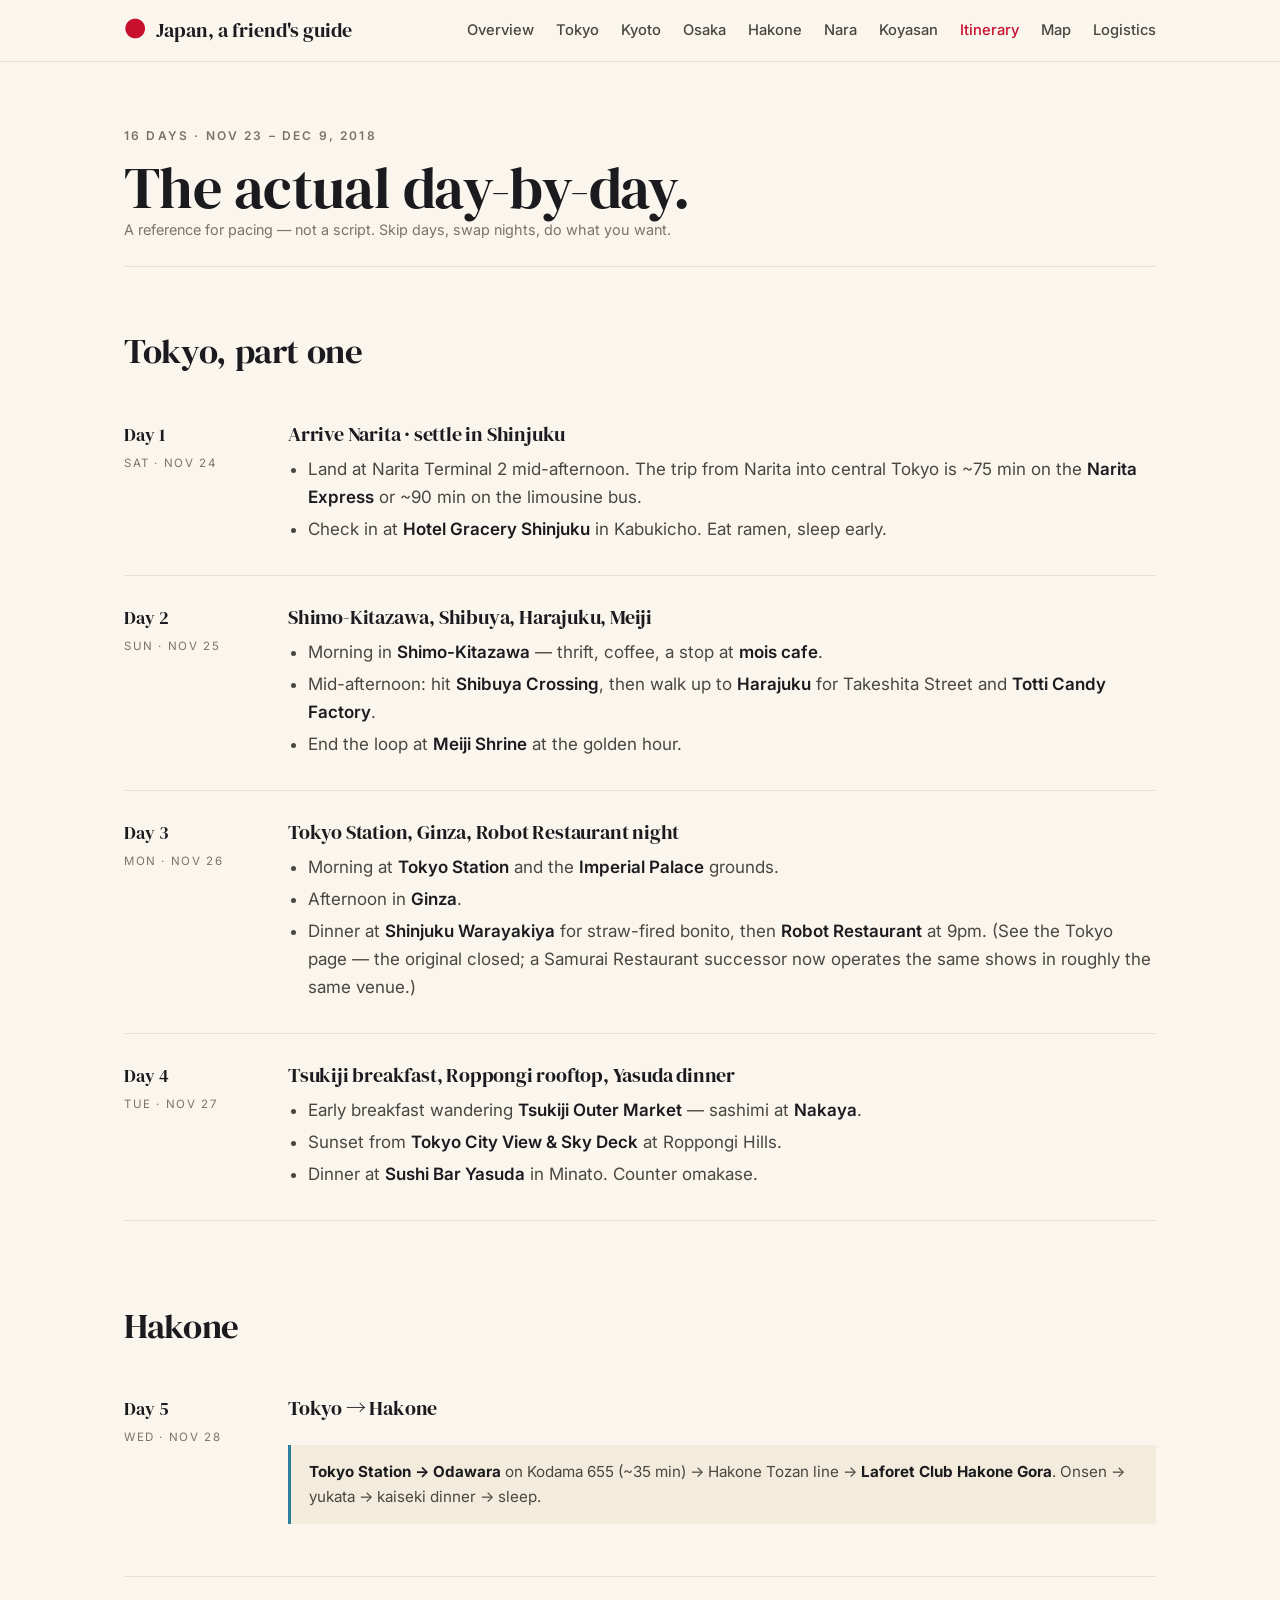
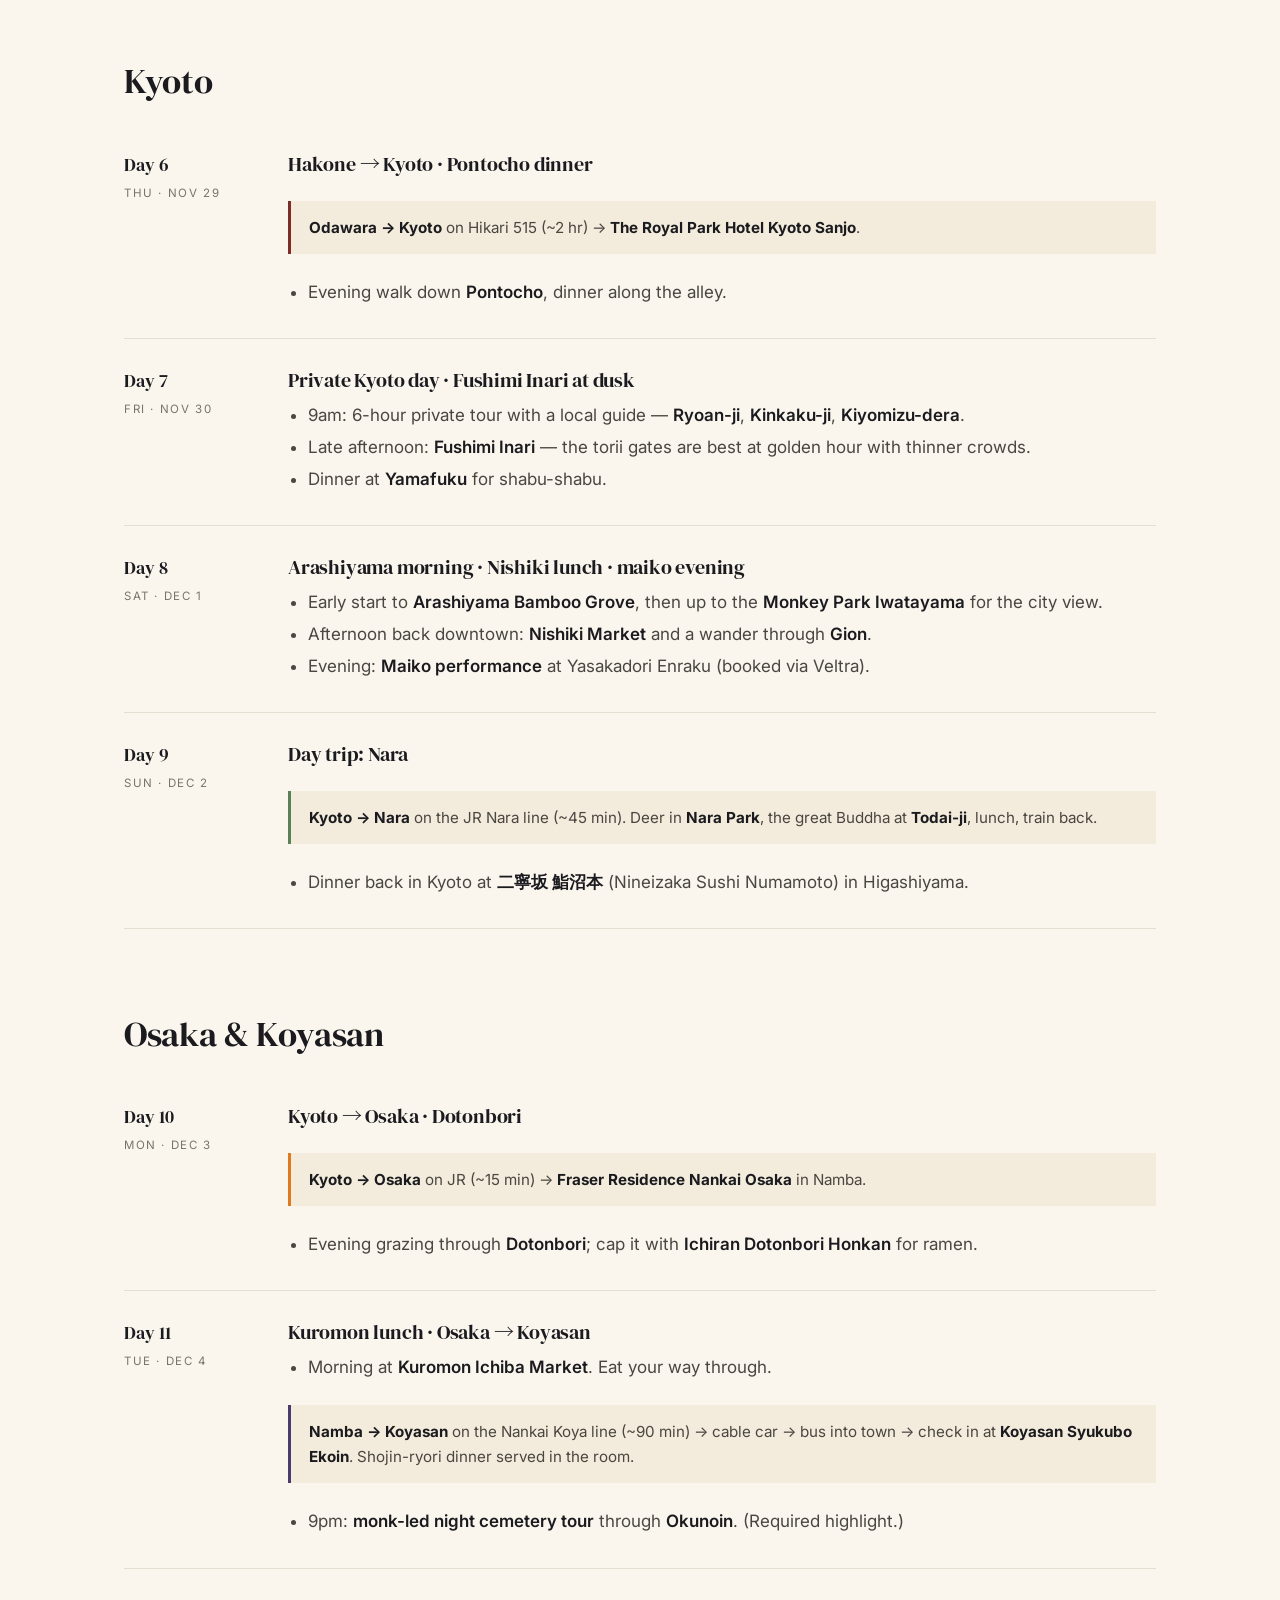
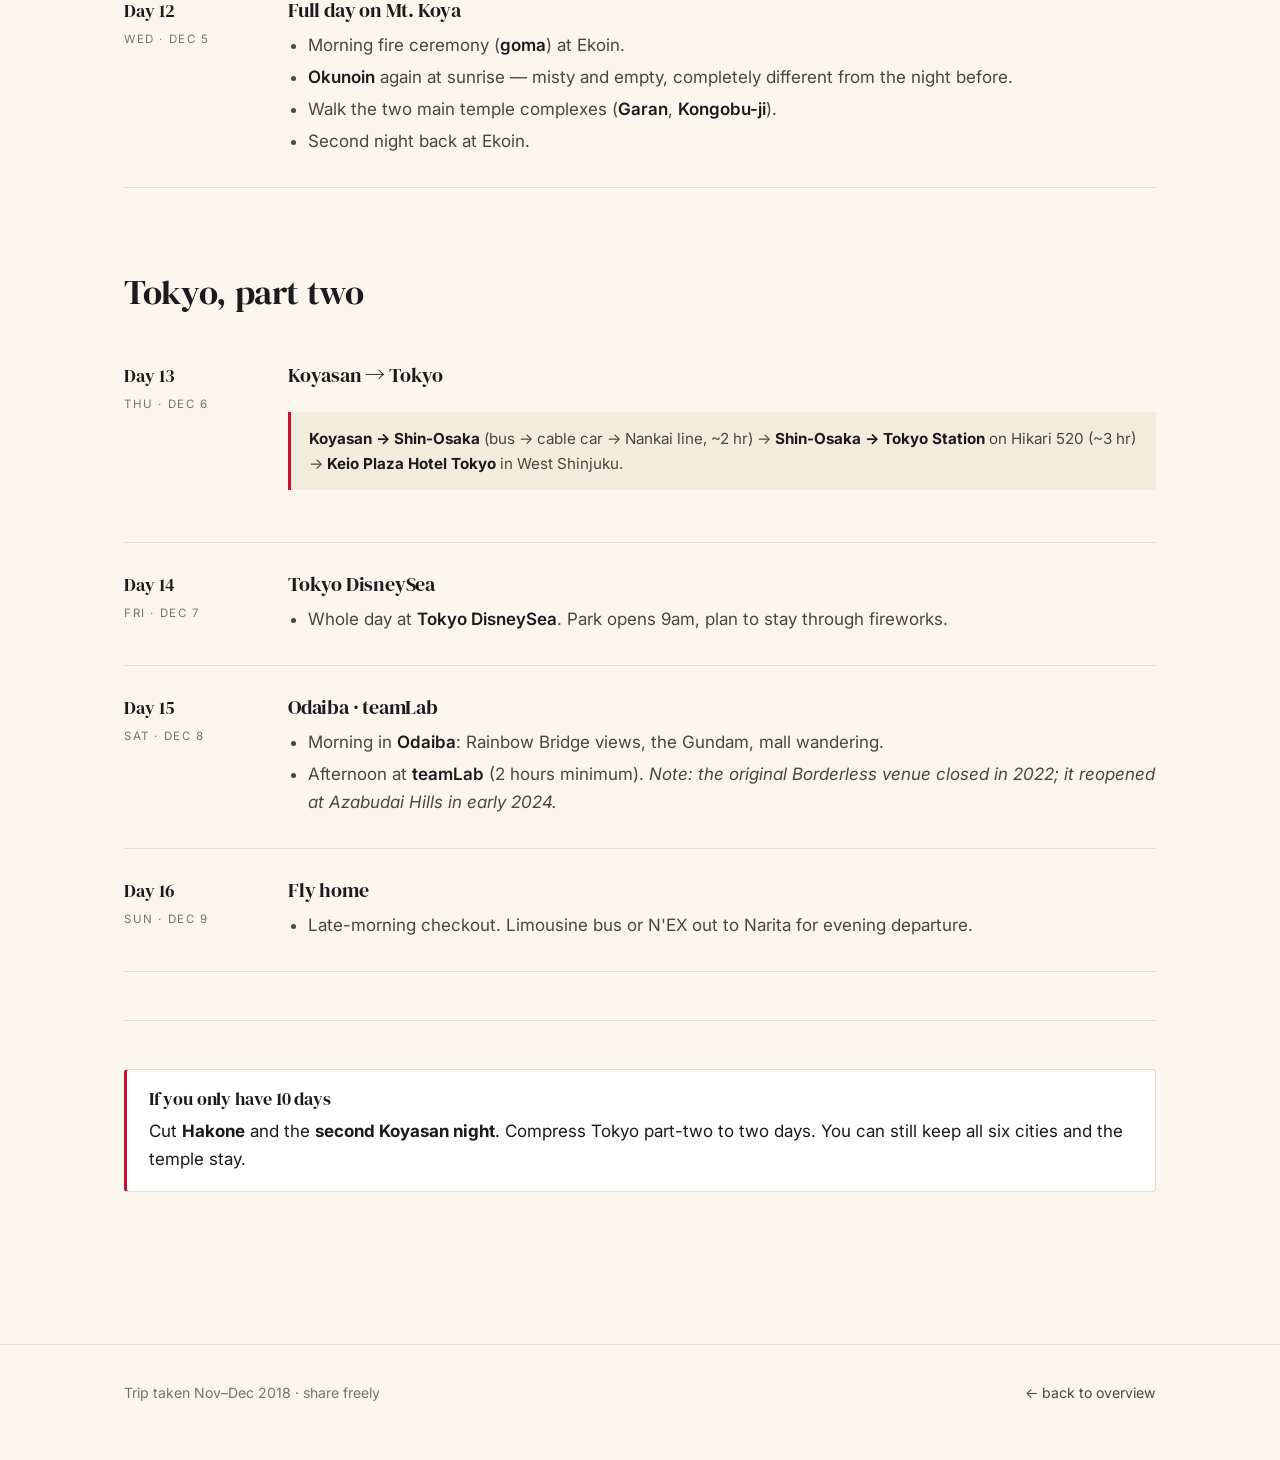
==== itinerary.html @ 8999b2cd "Initial site: a friend's guide to Japan Static multi-page guide pulling together a 2018 trip into sh" ====
<!doctype html>
<html lang="en">
<head>
  <meta charset="utf-8" />
  <meta name="viewport" content="width=device-width, initial-scale=1" />
  <title>Itinerary — A Friend's Guide to Japan</title>
  <link rel="preconnect" href="https://fonts.googleapis.com">
  <link rel="preconnect" href="https://fonts.gstatic.com" crossorigin>
  <link rel="stylesheet" href="https://fonts.googleapis.com/css2?family=DM+Serif+Display&family=Inter:wght@400;500;600&family=Noto+Serif+JP:wght@400;500&display=swap">
  <link rel="stylesheet" href="assets/css/style.css">
  <link rel="icon" href="data:image/svg+xml,%3Csvg xmlns='http://www.w3.org/2000/svg' viewBox='0 0 100 100'%3E%3Ccircle cx='50' cy='50' r='40' fill='%23c8102e'/%3E%3C/svg%3E">
</head>
<body>
  <header class="site-header">
    <nav class="nav">
      <a class="brand" href="./"><span class="mark">●</span> Japan, a friend's guide</a>
      <div class="nav-links">
        <a href="./">Overview</a>
        <a href="cities/tokyo.html">Tokyo</a>
        <a href="cities/kyoto.html">Kyoto</a>
        <a href="cities/osaka.html">Osaka</a>
        <a href="cities/hakone.html">Hakone</a>
        <a href="cities/nara.html">Nara</a>
        <a href="cities/koyasan.html">Koyasan</a>
        <a href="itinerary.html" class="active">Itinerary</a>
        <a href="map.html">Map</a>
        <a href="logistics.html">Logistics</a>
      </div>
    </nav>
  </header>

  <main>
    <div class="container">
      <header class="city-header">
        <div>
          <p class="eyebrow">16 days · Nov 23 – Dec 9, 2018</p>
          <h1>The actual day-by-day.</h1>
          <div class="city-meta">A reference for pacing &mdash; not a script. Skip days, swap nights, do what you want.</div>
        </div>
      </header>

      <section class="section">

        <h2 style="margin-top: 0;">Tokyo, part one</h2>

        <div class="day">
          <div class="when">Day 1<span class="dow">Sat · Nov 24</span></div>
          <div class="what">
            <h3>Arrive Narita · settle in Shinjuku</h3>
            <ul>
              <li>Land at Narita Terminal 2 mid-afternoon. The trip from Narita into central Tokyo is ~75 min on the <b>Narita Express</b> or ~90 min on the limousine bus.</li>
              <li>Check in at <b>Hotel Gracery Shinjuku</b> in Kabukicho. Eat ramen, sleep early.</li>
            </ul>
          </div>
        </div>

        <div class="day">
          <div class="when">Day 2<span class="dow">Sun · Nov 25</span></div>
          <div class="what">
            <h3>Shimo-Kitazawa, Shibuya, Harajuku, Meiji</h3>
            <ul>
              <li>Morning in <b>Shimo-Kitazawa</b> &mdash; thrift, coffee, a stop at <b>mois cafe</b>.</li>
              <li>Mid-afternoon: hit <b>Shibuya Crossing</b>, then walk up to <b>Harajuku</b> for Takeshita Street and <b>Totti Candy Factory</b>.</li>
              <li>End the loop at <b>Meiji Shrine</b> at the golden hour.</li>
            </ul>
          </div>
        </div>

        <div class="day">
          <div class="when">Day 3<span class="dow">Mon · Nov 26</span></div>
          <div class="what">
            <h3>Tokyo Station, Ginza, Robot Restaurant night</h3>
            <ul>
              <li>Morning at <b>Tokyo Station</b> and the <b>Imperial Palace</b> grounds.</li>
              <li>Afternoon in <b>Ginza</b>.</li>
              <li>Dinner at <b>Shinjuku Warayakiya</b> for straw-fired bonito, then <b>Robot Restaurant</b> at 9pm. (See the Tokyo page &mdash; the original closed; a Samurai Restaurant successor now operates the same shows in roughly the same venue.)</li>
            </ul>
          </div>
        </div>

        <div class="day">
          <div class="when">Day 4<span class="dow">Tue · Nov 27</span></div>
          <div class="what">
            <h3>Tsukiji breakfast, Roppongi rooftop, Yasuda dinner</h3>
            <ul>
              <li>Early breakfast wandering <b>Tsukiji Outer Market</b> &mdash; sashimi at <b>Nakaya</b>.</li>
              <li>Sunset from <b>Tokyo City View &amp; Sky Deck</b> at Roppongi Hills.</li>
              <li>Dinner at <b>Sushi Bar Yasuda</b> in Minato. Counter omakase.</li>
            </ul>
          </div>
        </div>

        <h2>Hakone</h2>

        <div class="day">
          <div class="when">Day 5<span class="dow">Wed · Nov 28</span></div>
          <div class="what">
            <h3>Tokyo → Hakone</h3>
            <div class="leg" style="--accent: var(--c-hakone);">
              <b>Tokyo Station → Odawara</b> on Kodama 655 (~35 min) → Hakone Tozan line → <b>Laforet Club Hakone Gora</b>. Onsen → yukata → kaiseki dinner → sleep.
            </div>
          </div>
        </div>

        <h2>Kyoto</h2>

        <div class="day">
          <div class="when">Day 6<span class="dow">Thu · Nov 29</span></div>
          <div class="what">
            <h3>Hakone → Kyoto · Pontocho dinner</h3>
            <div class="leg" style="--accent: var(--c-kyoto);">
              <b>Odawara → Kyoto</b> on Hikari 515 (~2 hr) → <b>The Royal Park Hotel Kyoto Sanjo</b>.
            </div>
            <ul>
              <li>Evening walk down <b>Pontocho</b>, dinner along the alley.</li>
            </ul>
          </div>
        </div>

        <div class="day">
          <div class="when">Day 7<span class="dow">Fri · Nov 30</span></div>
          <div class="what">
            <h3>Private Kyoto day · Fushimi Inari at dusk</h3>
            <ul>
              <li>9am: 6-hour private tour with a local guide &mdash; <b>Ryoan-ji</b>, <b>Kinkaku-ji</b>, <b>Kiyomizu-dera</b>.</li>
              <li>Late afternoon: <b>Fushimi Inari</b> &mdash; the torii gates are best at golden hour with thinner crowds.</li>
              <li>Dinner at <b>Yamafuku</b> for shabu-shabu.</li>
            </ul>
          </div>
        </div>

        <div class="day">
          <div class="when">Day 8<span class="dow">Sat · Dec 1</span></div>
          <div class="what">
            <h3>Arashiyama morning · Nishiki lunch · maiko evening</h3>
            <ul>
              <li>Early start to <b>Arashiyama Bamboo Grove</b>, then up to the <b>Monkey Park Iwatayama</b> for the city view.</li>
              <li>Afternoon back downtown: <b>Nishiki Market</b> and a wander through <b>Gion</b>.</li>
              <li>Evening: <b>Maiko performance</b> at Yasakadori Enraku (booked via Veltra).</li>
            </ul>
          </div>
        </div>

        <div class="day">
          <div class="when">Day 9<span class="dow">Sun · Dec 2</span></div>
          <div class="what">
            <h3>Day trip: Nara</h3>
            <div class="leg" style="--accent: var(--c-nara);">
              <b>Kyoto → Nara</b> on the JR Nara line (~45 min). Deer in <b>Nara Park</b>, the great Buddha at <b>Todai-ji</b>, lunch, train back.
            </div>
            <ul>
              <li>Dinner back in Kyoto at <b>二寧坂 鮨沼本</b> (Nineizaka Sushi Numamoto) in Higashiyama.</li>
            </ul>
          </div>
        </div>

        <h2>Osaka &amp; Koyasan</h2>

        <div class="day">
          <div class="when">Day 10<span class="dow">Mon · Dec 3</span></div>
          <div class="what">
            <h3>Kyoto → Osaka · Dotonbori</h3>
            <div class="leg" style="--accent: var(--c-osaka);">
              <b>Kyoto → Osaka</b> on JR (~15 min) → <b>Fraser Residence Nankai Osaka</b> in Namba.
            </div>
            <ul>
              <li>Evening grazing through <b>Dotonbori</b>; cap it with <b>Ichiran Dotonbori Honkan</b> for ramen.</li>
            </ul>
          </div>
        </div>

        <div class="day">
          <div class="when">Day 11<span class="dow">Tue · Dec 4</span></div>
          <div class="what">
            <h3>Kuromon lunch · Osaka → Koyasan</h3>
            <ul>
              <li>Morning at <b>Kuromon Ichiba Market</b>. Eat your way through.</li>
            </ul>
            <div class="leg" style="--accent: var(--c-koyasan);">
              <b>Namba → Koyasan</b> on the Nankai Koya line (~90 min) → cable car → bus into town → check in at <b>Koyasan Syukubo Ekoin</b>. Shojin-ryori dinner served in the room.
            </div>
            <ul>
              <li>9pm: <b>monk-led night cemetery tour</b> through <b>Okunoin</b>. (Required highlight.)</li>
            </ul>
          </div>
        </div>

        <div class="day">
          <div class="when">Day 12<span class="dow">Wed · Dec 5</span></div>
          <div class="what">
            <h3>Full day on Mt. Koya</h3>
            <ul>
              <li>Morning fire ceremony (<b>goma</b>) at Ekoin.</li>
              <li><b>Okunoin</b> again at sunrise &mdash; misty and empty, completely different from the night before.</li>
              <li>Walk the two main temple complexes (<b>Garan</b>, <b>Kongobu-ji</b>).</li>
              <li>Second night back at Ekoin.</li>
            </ul>
          </div>
        </div>

        <h2>Tokyo, part two</h2>

        <div class="day">
          <div class="when">Day 13<span class="dow">Thu · Dec 6</span></div>
          <div class="what">
            <h3>Koyasan → Tokyo</h3>
            <div class="leg" style="--accent: var(--c-tokyo);">
              <b>Koyasan → Shin-Osaka</b> (bus → cable car → Nankai line, ~2 hr) → <b>Shin-Osaka → Tokyo Station</b> on Hikari 520 (~3 hr) → <b>Keio Plaza Hotel Tokyo</b> in West Shinjuku.
            </div>
          </div>
        </div>

        <div class="day">
          <div class="when">Day 14<span class="dow">Fri · Dec 7</span></div>
          <div class="what">
            <h3>Tokyo DisneySea</h3>
            <ul>
              <li>Whole day at <b>Tokyo DisneySea</b>. Park opens 9am, plan to stay through fireworks.</li>
            </ul>
          </div>
        </div>

        <div class="day">
          <div class="when">Day 15<span class="dow">Sat · Dec 8</span></div>
          <div class="what">
            <h3>Odaiba · teamLab</h3>
            <ul>
              <li>Morning in <b>Odaiba</b>: Rainbow Bridge views, the Gundam, mall wandering.</li>
              <li>Afternoon at <b>teamLab</b> (2 hours minimum). <i>Note: the original Borderless venue closed in 2022; it reopened at Azabudai Hills in early 2024.</i></li>
            </ul>
          </div>
        </div>

        <div class="day">
          <div class="when">Day 16<span class="dow">Sun · Dec 9</span></div>
          <div class="what">
            <h3>Fly home</h3>
            <ul>
              <li>Late-morning checkout. Limousine bus or N'EX out to Narita for evening departure.</li>
            </ul>
          </div>
        </div>

        <hr class="divider">

        <div class="callout">
          <h3>If you only have 10 days</h3>
          <p>Cut <b>Hakone</b> and the <b>second Koyasan night</b>. Compress Tokyo part-two to two days. You can still keep all six cities and the temple stay.</p>
        </div>
      </section>
    </div>
  </main>

  <footer class="site-footer">
    <div class="container">
      <div>Trip taken Nov–Dec 2018 · share freely</div>
      <div><a href="./">← back to overview</a></div>
    </div>
  </footer>
</body>
</html>
---- assets/css/style.css ----
/* ----------------------------------------------------------
   Japan Guide — site styles
   Palette: washi cream + sumi black + vermillion + indigo
---------------------------------------------------------- */

:root {
  --bg: #faf6ee;
  --bg-alt: #f3ecdc;
  --ink: #1b1b1f;
  --ink-2: #4a4640;
  --ink-3: #7a7468;
  --rule: #e5dfd2;
  --vermillion: #c8102e;
  --vermillion-dark: #9a0c23;
  --indigo: #1f2a44;
  --gold: #b08940;

  --c-tokyo: #c8102e;
  --c-hakone: #2c7da0;
  --c-kyoto: #7b2d26;
  --c-nara: #588157;
  --c-osaka: #e07a1f;
  --c-koyasan: #4a3b6e;

  --serif: "DM Serif Display", "Noto Serif JP", Georgia, serif;
  --sans: "Inter", -apple-system, BlinkMacSystemFont, "Helvetica Neue", Arial, sans-serif;
  --jp: "Noto Serif JP", serif;

  --container: 1080px;
  --shadow-card: 0 1px 2px rgba(27, 27, 31, 0.05), 0 8px 24px -16px rgba(27, 27, 31, 0.12);
}

* { box-sizing: border-box; }

html { scroll-behavior: smooth; }

body {
  margin: 0;
  font-family: var(--sans);
  font-size: 17px;
  line-height: 1.65;
  color: var(--ink);
  background: var(--bg);
  -webkit-font-smoothing: antialiased;
  text-rendering: optimizeLegibility;
}

img { max-width: 100%; display: block; }
a { color: var(--vermillion-dark); text-decoration: none; }
a:hover { text-decoration: underline; }

/* ---------- typography ---------- */
h1, h2, h3, h4 { font-family: var(--serif); font-weight: 400; color: var(--ink); letter-spacing: -0.01em; }
h1 { font-size: clamp(2.4rem, 5vw, 3.6rem); line-height: 1.05; margin: 0 0 0.6em; }
h2 { font-size: clamp(1.7rem, 3vw, 2.2rem); line-height: 1.15; margin: 2.4em 0 0.6em; }
h3 { font-size: 1.25rem; line-height: 1.3; margin: 1.6em 0 0.4em; }
h4 { font-size: 1rem; text-transform: uppercase; letter-spacing: 0.12em; font-family: var(--sans); font-weight: 600; color: var(--ink-3); margin: 1.6em 0 0.6em; }
p { margin: 0 0 1em; }

.eyebrow {
  text-transform: uppercase;
  letter-spacing: 0.18em;
  font-size: 0.75rem;
  color: var(--ink-3);
  font-weight: 600;
}
.jp { font-family: var(--jp); }
.muted { color: var(--ink-3); }

/* ---------- layout ---------- */
.container { max-width: var(--container); margin: 0 auto; padding: 0 24px; }
.section { padding: 64px 0; }
.section-tight { padding: 32px 0; }
.divider { border: 0; border-top: 1px solid var(--rule); margin: 48px 0; }
.lede { font-size: 1.2rem; line-height: 1.55; color: var(--ink-2); max-width: 60ch; }

/* ---------- header / nav ---------- */
.site-header {
  position: sticky; top: 0; z-index: 50;
  background: rgba(250, 246, 238, 0.92);
  backdrop-filter: saturate(140%) blur(8px);
  -webkit-backdrop-filter: saturate(140%) blur(8px);
  border-bottom: 1px solid var(--rule);
}
.nav {
  display: flex; align-items: center; justify-content: space-between;
  padding: 14px 24px; max-width: var(--container); margin: 0 auto;
}
.brand {
  font-family: var(--serif);
  font-size: 1.25rem;
  color: var(--ink);
  display: flex; align-items: baseline; gap: 10px;
}
.brand .mark { color: var(--vermillion); font-size: 1.4rem; line-height: 1; }
.brand:hover { text-decoration: none; }

.nav-links { display: flex; gap: 22px; flex-wrap: wrap; }
.nav-links a {
  color: var(--ink-2); font-size: 0.92rem; font-weight: 500;
}
.nav-links a.active { color: var(--vermillion); }
.nav-links a:hover { color: var(--vermillion); text-decoration: none; }

@media (max-width: 720px) {
  .nav { flex-direction: column; gap: 10px; align-items: flex-start; padding: 12px 20px; }
  .nav-links { gap: 14px; }
  .nav-links a { font-size: 0.85rem; }
}

/* ---------- hero (home) ---------- */
.hero {
  padding: 88px 0 56px;
  border-bottom: 1px solid var(--rule);
  position: relative;
  overflow: hidden;
}
.hero::before {
  content: "";
  position: absolute; right: -120px; top: -80px;
  width: 380px; height: 380px;
  border-radius: 50%;
  background: radial-gradient(circle, rgba(200,16,46,0.10), rgba(200,16,46,0) 70%);
  pointer-events: none;
}
.hero h1 { max-width: 16ch; }
.hero .lede { margin-top: 12px; }
.hero-stats {
  display: grid; grid-template-columns: repeat(auto-fit, minmax(140px, 1fr));
  gap: 24px; margin-top: 48px; max-width: 740px;
}
.stat .num { font-family: var(--serif); font-size: 2.4rem; color: var(--ink); line-height: 1; }
.stat .lbl { font-size: 0.8rem; text-transform: uppercase; letter-spacing: 0.14em; color: var(--ink-3); margin-top: 6px; }

/* ---------- city cards ---------- */
.city-grid {
  display: grid;
  grid-template-columns: repeat(auto-fit, minmax(260px, 1fr));
  gap: 18px;
}
.city-card {
  background: #fff;
  border: 1px solid var(--rule);
  border-radius: 6px;
  padding: 24px;
  display: block;
  color: inherit;
  transition: transform 0.15s ease, box-shadow 0.15s ease, border-color 0.15s ease;
  position: relative;
  overflow: hidden;
}
.city-card:hover {
  transform: translateY(-2px);
  box-shadow: var(--shadow-card);
  text-decoration: none;
  border-color: var(--ink-3);
}
.city-card .city-jp {
  font-family: var(--jp);
  font-size: 2.5rem;
  line-height: 1;
  color: var(--ink);
  margin-bottom: 6px;
}
.city-card .city-en {
  font-family: var(--serif);
  font-size: 1.4rem;
}
.city-card .city-tag {
  display: inline-block;
  font-size: 0.72rem;
  text-transform: uppercase;
  letter-spacing: 0.14em;
  color: var(--ink-3);
  margin-top: 10px;
}
.city-card .accent {
  position: absolute; left: 0; top: 0; bottom: 0; width: 4px;
  background: var(--accent, var(--vermillion));
}
.city-card .city-blurb { color: var(--ink-2); font-size: 0.95rem; margin-top: 8px; }

/* ---------- city page header ---------- */
.city-header {
  padding: 64px 0 24px;
  border-bottom: 1px solid var(--rule);
  display: flex; align-items: flex-end; justify-content: space-between;
  gap: 24px; flex-wrap: wrap;
}
.city-header h1 { margin: 0; }
.city-header .city-jp-big {
  font-family: var(--jp);
  font-size: 4.5rem;
  line-height: 1;
  color: var(--accent, var(--vermillion));
  opacity: 0.85;
  margin: 0;
}
.city-header .city-meta { color: var(--ink-3); font-size: 0.9rem; }

/* ---------- place list ---------- */
.place-list { list-style: none; padding: 0; margin: 0; }
.place {
  padding: 22px 0;
  border-bottom: 1px solid var(--rule);
  display: grid;
  grid-template-columns: 96px 1fr;
  gap: 24px;
}
.place:last-child { border-bottom: 0; }
.place .meta {
  font-size: 0.72rem;
  text-transform: uppercase;
  letter-spacing: 0.14em;
  color: var(--ink-3);
  padding-top: 4px;
}
.place .meta .cat {
  display: inline-block;
  padding: 2px 8px;
  border-radius: 100px;
  border: 1px solid var(--rule);
  background: #fff;
  color: var(--ink-2);
}
.place .body h3 { margin: 0 0 6px; font-family: var(--serif); font-size: 1.3rem; }
.place .body p  { margin: 0; color: var(--ink-2); }

@media (max-width: 600px) {
  .place { grid-template-columns: 1fr; gap: 8px; }
}

/* ---------- itinerary ---------- */
.day {
  display: grid;
  grid-template-columns: 140px 1fr;
  gap: 24px;
  padding: 28px 0;
  border-bottom: 1px solid var(--rule);
}
.day .when {
  font-family: var(--serif);
  font-size: 1.1rem;
  color: var(--ink);
}
.day .when .dow {
  display: block;
  font-family: var(--sans);
  font-size: 0.72rem;
  text-transform: uppercase;
  letter-spacing: 0.14em;
  color: var(--ink-3);
  margin-top: 4px;
}
.day .what h3 { margin-top: 0; }
.day .what ul { margin: 0; padding-left: 1.2em; }
.day .what li { margin: 4px 0; color: var(--ink-2); }
.day .what li b { color: var(--ink); font-weight: 600; }

.leg {
  background: var(--bg-alt);
  border-left: 3px solid var(--accent, var(--vermillion));
  padding: 14px 18px;
  margin: 24px 0;
  font-size: 0.95rem;
  color: var(--ink-2);
}
.leg b { color: var(--ink); }

@media (max-width: 600px) {
  .day { grid-template-columns: 1fr; gap: 6px; }
}

/* ---------- map page ---------- */
#map {
  height: 70vh;
  min-height: 480px;
  border: 1px solid var(--rule);
  border-radius: 6px;
  background: #eee;
}
.legend {
  display: flex; flex-wrap: wrap; gap: 14px; margin: 20px 0;
  font-size: 0.9rem;
}
.legend .dot {
  display: inline-block; width: 12px; height: 12px; border-radius: 50%;
  margin-right: 6px; vertical-align: -1px;
}

.leaflet-popup-content {
  font-family: var(--sans);
  font-size: 0.92rem;
  line-height: 1.45;
  color: var(--ink);
  margin: 12px 14px !important;
}
.leaflet-popup-content b {
  font-family: var(--serif);
  font-weight: 400;
  font-size: 1.05rem;
  display: block;
  margin-bottom: 4px;
}
.leaflet-popup-content .cat-tag {
  display: inline-block;
  font-size: 0.7rem;
  text-transform: uppercase;
  letter-spacing: 0.12em;
  color: var(--ink-3);
  margin-bottom: 6px;
}

/* ---------- logistics tables ---------- */
.kv {
  width: 100%;
  border-collapse: collapse;
}
.kv td {
  padding: 12px 0;
  border-bottom: 1px solid var(--rule);
  vertical-align: top;
}
.kv td:first-child {
  color: var(--ink-3);
  font-size: 0.85rem;
  text-transform: uppercase;
  letter-spacing: 0.1em;
  width: 220px;
  padding-right: 24px;
}
.kv td:last-child { color: var(--ink); }
.kv tr:last-child td { border-bottom: 0; }

.callout {
  background: #fff;
  border: 1px solid var(--rule);
  border-left: 3px solid var(--vermillion);
  padding: 18px 22px;
  border-radius: 4px;
  margin: 24px 0;
}
.callout h3 { margin: 0 0 6px; font-size: 1.1rem; }
.callout p:last-child { margin: 0; }

/* ---------- footer ---------- */
.site-footer {
  border-top: 1px solid var(--rule);
  padding: 36px 0 56px;
  color: var(--ink-3);
  font-size: 0.88rem;
  margin-top: 64px;
}
.site-footer .container {
  display: flex; justify-content: space-between; gap: 16px; flex-wrap: wrap;
}
.site-footer a { color: var(--ink-2); }

/* ---------- utility ---------- */
.row { display: flex; gap: 24px; flex-wrap: wrap; }
.row > * { flex: 1 1 320px; }
.tag-row { display: flex; flex-wrap: wrap; gap: 8px; margin: 12px 0 24px; }
.tag {
  font-size: 0.78rem;
  padding: 4px 10px;
  background: #fff;
  border: 1px solid var(--rule);
  border-radius: 100px;
  color: var(--ink-2);
}
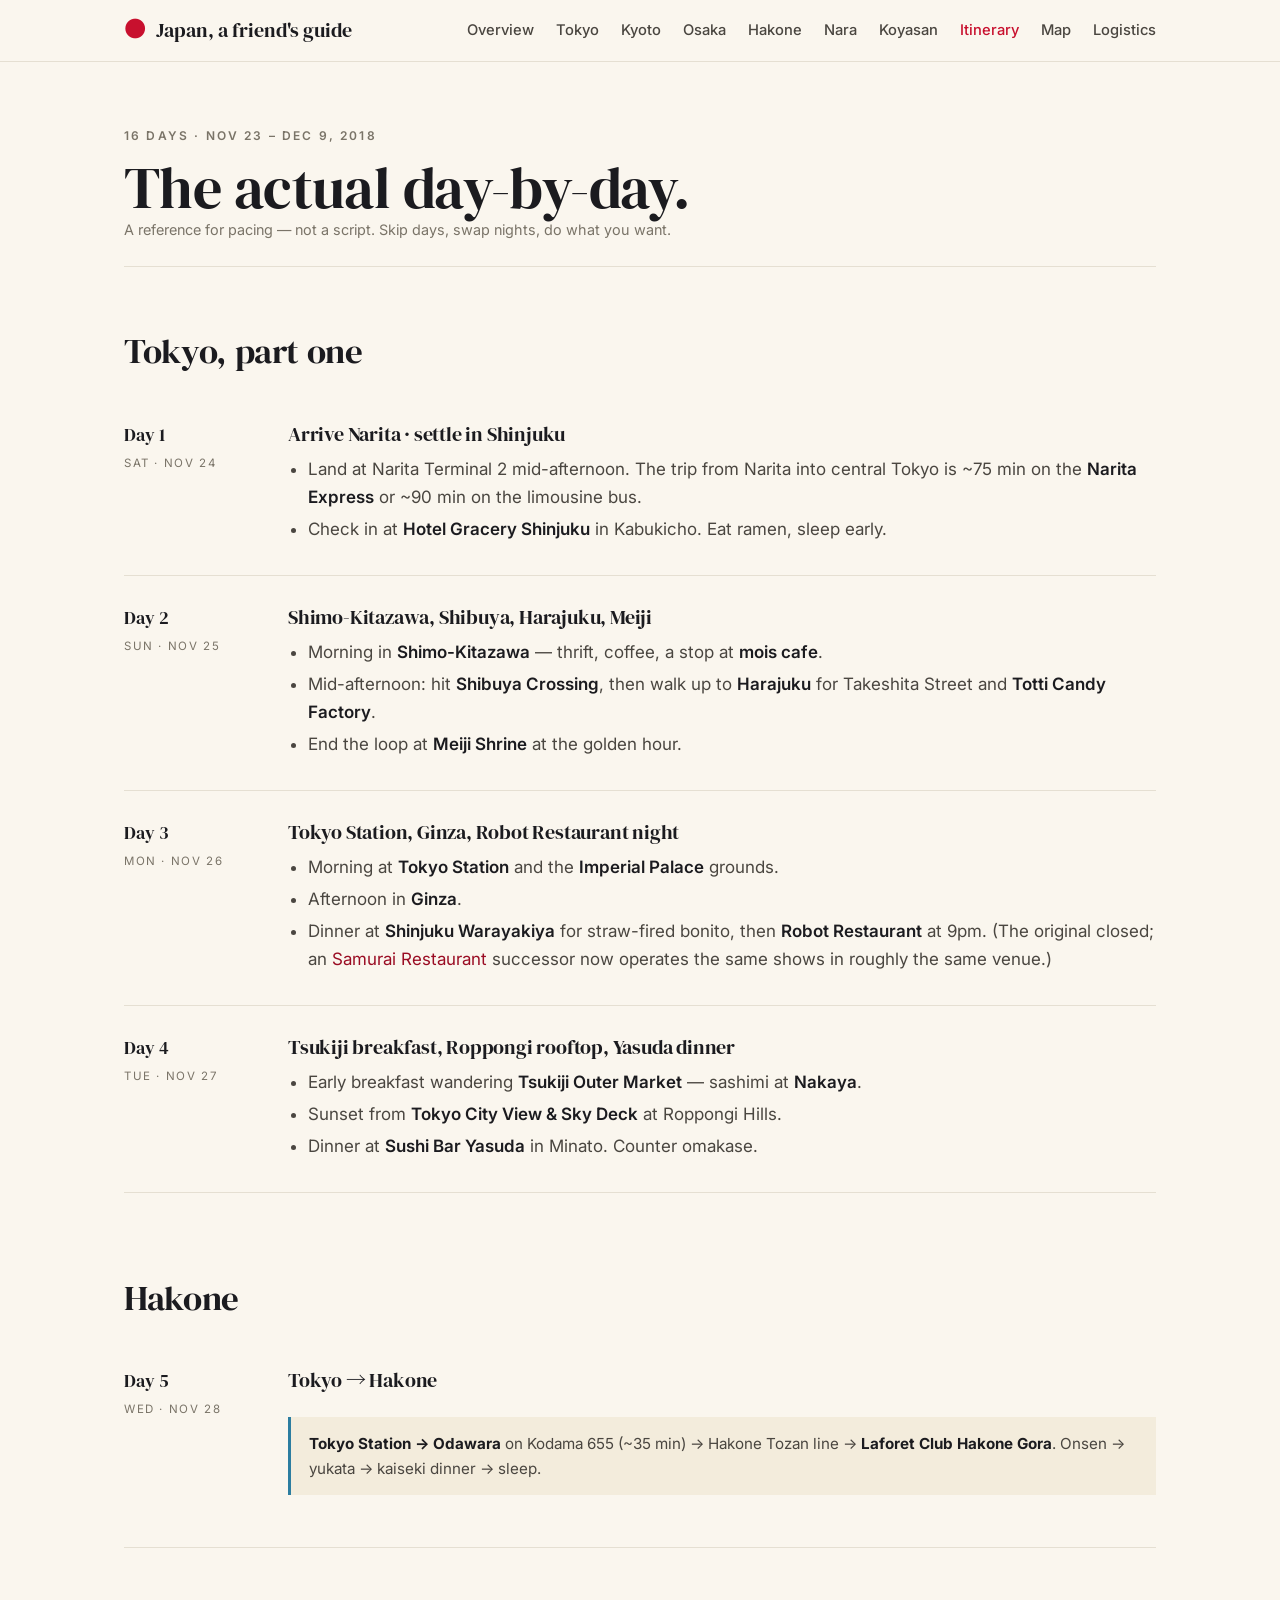
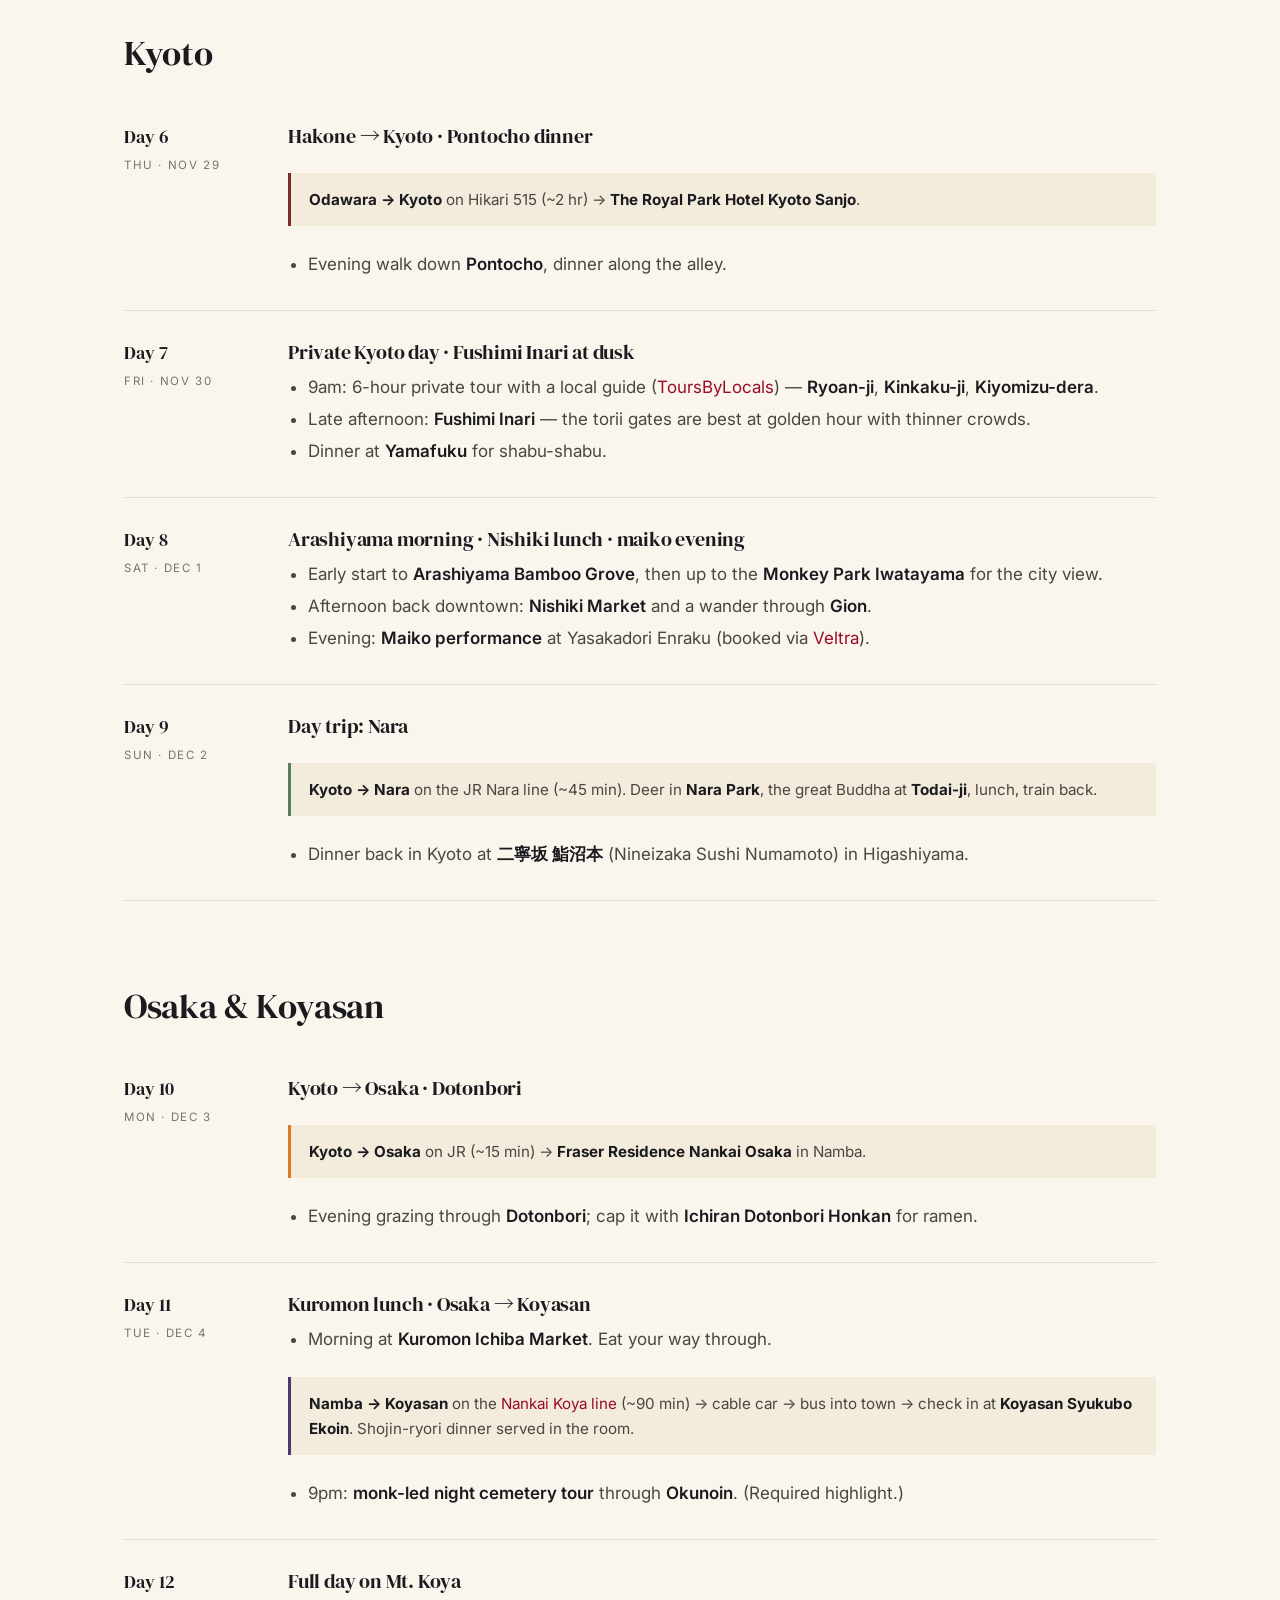
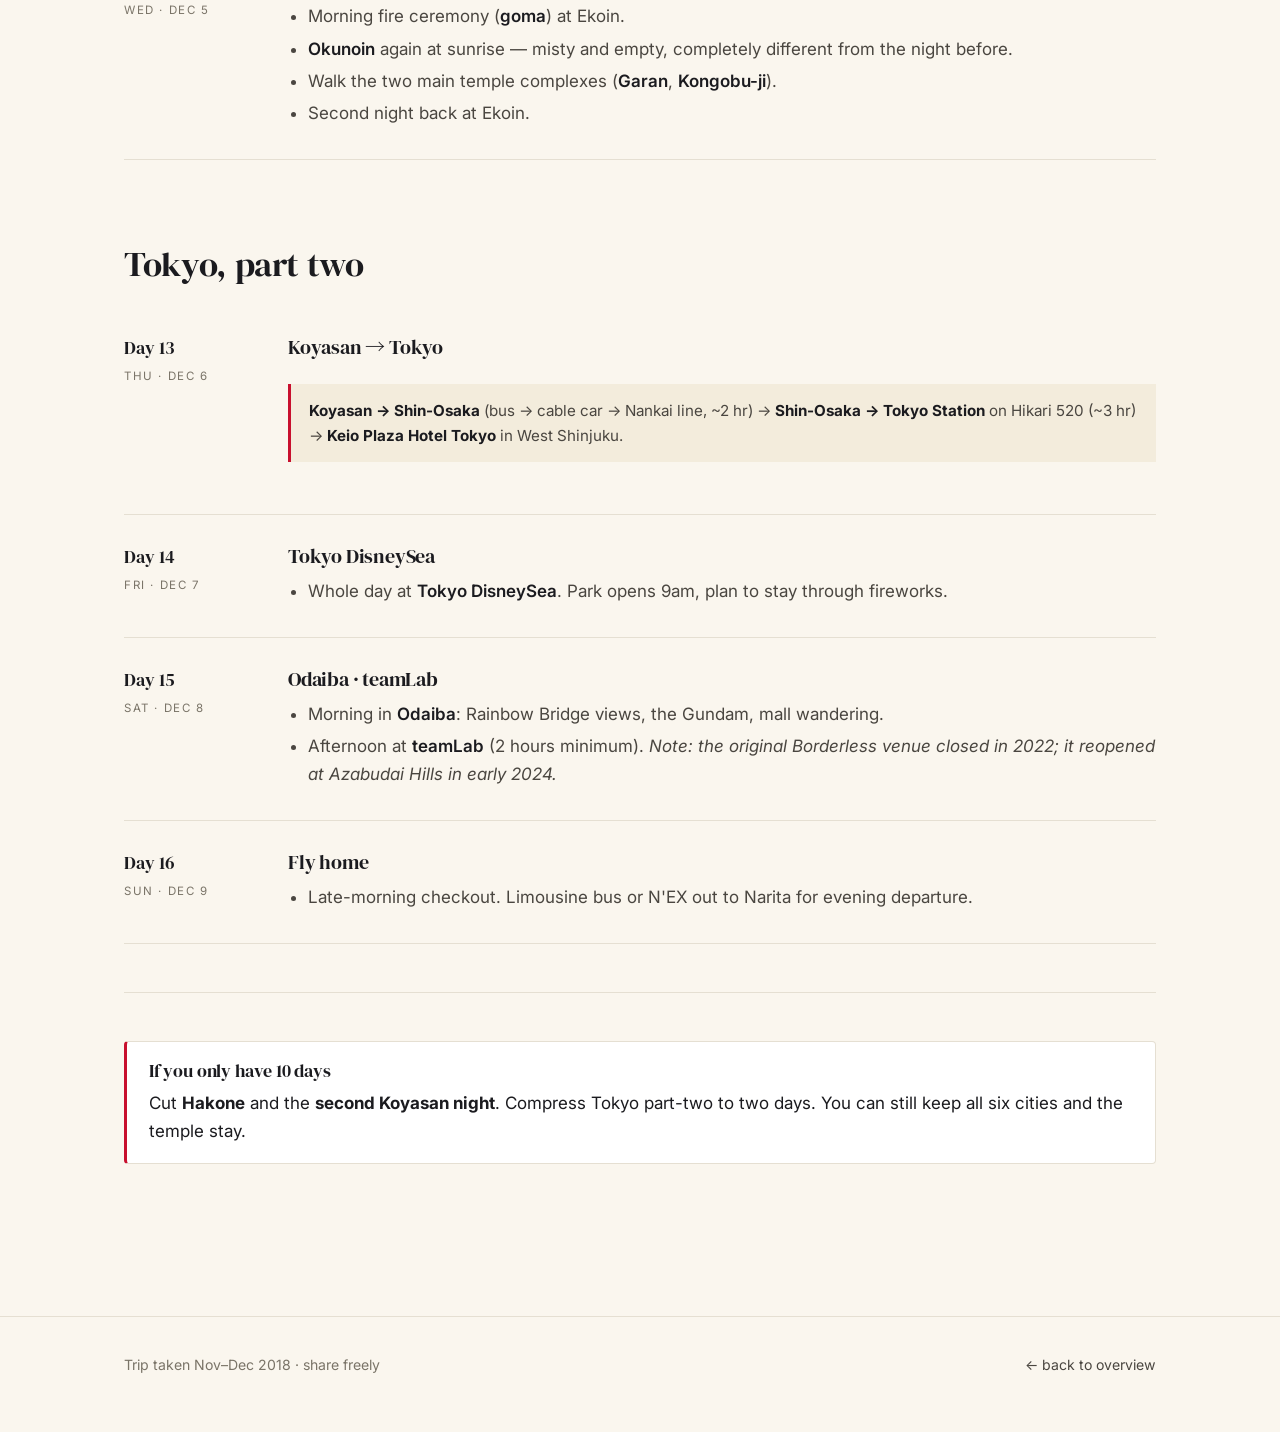
==== commit c9b6059c: "Add links throughout: place headings, prose, and map popups Every named place is now clickable:  - P" ====
--- a/itinerary.html
+++ b/itinerary.html
@@ -49,7 +49,7 @@
             <h3>Arrive Narita · settle in Shinjuku</h3>
             <ul>
               <li>Land at Narita Terminal 2 mid-afternoon. The trip from Narita into central Tokyo is ~75 min on the <b>Narita Express</b> or ~90 min on the limousine bus.</li>
-              <li>Check in at <b>Hotel Gracery Shinjuku</b> in Kabukicho. Eat ramen, sleep early.</li>
+              <li>Check in at <a href="https://shinjuku.gracery.com/" target="_blank" rel="noopener"><b>Hotel Gracery Shinjuku</b></a> in Kabukicho. Eat ramen, sleep early.</li>
             </ul>
           </div>
         </div>
@@ -73,7 +73,7 @@
             <ul>
               <li>Morning at <b>Tokyo Station</b> and the <b>Imperial Palace</b> grounds.</li>
               <li>Afternoon in <b>Ginza</b>.</li>
-              <li>Dinner at <b>Shinjuku Warayakiya</b> for straw-fired bonito, then <b>Robot Restaurant</b> at 9pm. (See the Tokyo page &mdash; the original closed; a Samurai Restaurant successor now operates the same shows in roughly the same venue.)</li>
+              <li>Dinner at <a href="https://www.google.com/maps/search/?api=1&amp;query=Shinjuku+Warayakiya" target="_blank" rel="noopener"><b>Shinjuku Warayakiya</b></a> for straw-fired bonito, then <b>Robot Restaurant</b> at 9pm. (The original closed; an <a href="https://samurai-restaurant.com/" target="_blank" rel="noopener">Samurai Restaurant</a> successor now operates the same shows in roughly the same venue.)</li>
             </ul>
           </div>
         </div>
@@ -83,9 +83,9 @@
           <div class="what">
             <h3>Tsukiji breakfast, Roppongi rooftop, Yasuda dinner</h3>
             <ul>
-              <li>Early breakfast wandering <b>Tsukiji Outer Market</b> &mdash; sashimi at <b>Nakaya</b>.</li>
-              <li>Sunset from <b>Tokyo City View &amp; Sky Deck</b> at Roppongi Hills.</li>
-              <li>Dinner at <b>Sushi Bar Yasuda</b> in Minato. Counter omakase.</li>
+              <li>Early breakfast wandering <a href="https://www.tsukiji.or.jp/english/" target="_blank" rel="noopener"><b>Tsukiji Outer Market</b></a> &mdash; sashimi at <b>Nakaya</b>.</li>
+              <li>Sunset from <a href="https://tcv.roppongihills.com/en/" target="_blank" rel="noopener"><b>Tokyo City View &amp; Sky Deck</b></a> at Roppongi Hills.</li>
+              <li>Dinner at <a href="https://www.sushibaryasuda.com/" target="_blank" rel="noopener"><b>Sushi Bar Yasuda</b></a> in Minato. Counter omakase.</li>
             </ul>
           </div>
         </div>
@@ -97,7 +97,7 @@
           <div class="what">
             <h3>Tokyo → Hakone</h3>
             <div class="leg" style="--accent: var(--c-hakone);">
-              <b>Tokyo Station → Odawara</b> on Kodama 655 (~35 min) → Hakone Tozan line → <b>Laforet Club Hakone Gora</b>. Onsen → yukata → kaiseki dinner → sleep.
+              <b>Tokyo Station → Odawara</b> on Kodama 655 (~35 min) → Hakone Tozan line → <a href="https://www.google.com/maps/search/?api=1&amp;query=Laforet+Club+Hakone+Gora" target="_blank" rel="noopener"><b>Laforet Club Hakone Gora</b></a>. Onsen → yukata → kaiseki dinner → sleep.
             </div>
           </div>
         </div>
@@ -109,10 +109,10 @@
           <div class="what">
             <h3>Hakone → Kyoto · Pontocho dinner</h3>
             <div class="leg" style="--accent: var(--c-kyoto);">
-              <b>Odawara → Kyoto</b> on Hikari 515 (~2 hr) → <b>The Royal Park Hotel Kyoto Sanjo</b>.
-            </div>
-            <ul>
-              <li>Evening walk down <b>Pontocho</b>, dinner along the alley.</li>
+              <b>Odawara → Kyoto</b> on Hikari 515 (~2 hr) → <a href="https://www.the-royalpark.jp/the/kyotosanjo/en/" target="_blank" rel="noopener"><b>The Royal Park Hotel Kyoto Sanjo</b></a>.
+            </div>
+            <ul>
+              <li>Evening walk down <a href="https://www.google.com/maps/search/?api=1&amp;query=Pontocho+Kyoto" target="_blank" rel="noopener"><b>Pontocho</b></a>, dinner along the alley.</li>
             </ul>
           </div>
         </div>
@@ -122,8 +122,8 @@
           <div class="what">
             <h3>Private Kyoto day · Fushimi Inari at dusk</h3>
             <ul>
-              <li>9am: 6-hour private tour with a local guide &mdash; <b>Ryoan-ji</b>, <b>Kinkaku-ji</b>, <b>Kiyomizu-dera</b>.</li>
-              <li>Late afternoon: <b>Fushimi Inari</b> &mdash; the torii gates are best at golden hour with thinner crowds.</li>
+              <li>9am: 6-hour private tour with a local guide (<a href="https://www.toursbylocals.com/Kyoto-Tours" target="_blank" rel="noopener">ToursByLocals</a>) &mdash; <a href="http://www.ryoanji.jp/smph/eng/" target="_blank" rel="noopener"><b>Ryoan-ji</b></a>, <a href="https://www.shokoku-ji.jp/en/kinkakuji/" target="_blank" rel="noopener"><b>Kinkaku-ji</b></a>, <a href="https://www.kiyomizudera.or.jp/en/" target="_blank" rel="noopener"><b>Kiyomizu-dera</b></a>.</li>
+              <li>Late afternoon: <a href="http://inari.jp/en/" target="_blank" rel="noopener"><b>Fushimi Inari</b></a> &mdash; the torii gates are best at golden hour with thinner crowds.</li>
               <li>Dinner at <b>Yamafuku</b> for shabu-shabu.</li>
             </ul>
           </div>
@@ -134,9 +134,9 @@
           <div class="what">
             <h3>Arashiyama morning · Nishiki lunch · maiko evening</h3>
             <ul>
-              <li>Early start to <b>Arashiyama Bamboo Grove</b>, then up to the <b>Monkey Park Iwatayama</b> for the city view.</li>
-              <li>Afternoon back downtown: <b>Nishiki Market</b> and a wander through <b>Gion</b>.</li>
-              <li>Evening: <b>Maiko performance</b> at Yasakadori Enraku (booked via Veltra).</li>
+              <li>Early start to <a href="https://www.google.com/maps/search/?api=1&amp;query=Arashiyama+Bamboo+Grove" target="_blank" rel="noopener"><b>Arashiyama Bamboo Grove</b></a>, then up to the <a href="https://monkeypark.jp/english/" target="_blank" rel="noopener"><b>Monkey Park Iwatayama</b></a> for the city view.</li>
+              <li>Afternoon back downtown: <a href="https://www.kyoto-nishiki.or.jp/" target="_blank" rel="noopener"><b>Nishiki Market</b></a> and a wander through <a href="https://www.google.com/maps/search/?api=1&amp;query=Gion+Kyoto" target="_blank" rel="noopener"><b>Gion</b></a>.</li>
+              <li>Evening: <b>Maiko performance</b> at Yasakadori Enraku (booked via <a href="https://www.veltra.com/en/asia/japan/kyoto/a/100331" target="_blank" rel="noopener">Veltra</a>).</li>
             </ul>
           </div>
         </div>
@@ -146,7 +146,7 @@
           <div class="what">
             <h3>Day trip: Nara</h3>
             <div class="leg" style="--accent: var(--c-nara);">
-              <b>Kyoto → Nara</b> on the JR Nara line (~45 min). Deer in <b>Nara Park</b>, the great Buddha at <b>Todai-ji</b>, lunch, train back.
+              <b>Kyoto → Nara</b> on the JR Nara line (~45 min). Deer in <a href="https://www.google.com/maps/search/?api=1&amp;query=Nara+Park" target="_blank" rel="noopener"><b>Nara Park</b></a>, the great Buddha at <a href="http://www.todaiji.or.jp/english/" target="_blank" rel="noopener"><b>Todai-ji</b></a>, lunch, train back.
             </div>
             <ul>
               <li>Dinner back in Kyoto at <b>二寧坂 鮨沼本</b> (Nineizaka Sushi Numamoto) in Higashiyama.</li>
@@ -161,10 +161,10 @@
           <div class="what">
             <h3>Kyoto → Osaka · Dotonbori</h3>
             <div class="leg" style="--accent: var(--c-osaka);">
-              <b>Kyoto → Osaka</b> on JR (~15 min) → <b>Fraser Residence Nankai Osaka</b> in Namba.
-            </div>
-            <ul>
-              <li>Evening grazing through <b>Dotonbori</b>; cap it with <b>Ichiran Dotonbori Honkan</b> for ramen.</li>
+              <b>Kyoto → Osaka</b> on JR (~15 min) → <a href="https://osaka.frasershospitality.com/" target="_blank" rel="noopener"><b>Fraser Residence Nankai Osaka</b></a> in Namba.
+            </div>
+            <ul>
+              <li>Evening grazing through <a href="https://www.google.com/maps/search/?api=1&amp;query=Dotonbori+Osaka" target="_blank" rel="noopener"><b>Dotonbori</b></a>; cap it with <a href="https://en.ichiran.com/" target="_blank" rel="noopener"><b>Ichiran Dotonbori Honkan</b></a> for ramen.</li>
             </ul>
           </div>
         </div>
@@ -174,13 +174,13 @@
           <div class="what">
             <h3>Kuromon lunch · Osaka → Koyasan</h3>
             <ul>
-              <li>Morning at <b>Kuromon Ichiba Market</b>. Eat your way through.</li>
+              <li>Morning at <a href="https://kuromon.com/" target="_blank" rel="noopener"><b>Kuromon Ichiba Market</b></a>. Eat your way through.</li>
             </ul>
             <div class="leg" style="--accent: var(--c-koyasan);">
-              <b>Namba → Koyasan</b> on the Nankai Koya line (~90 min) → cable car → bus into town → check in at <b>Koyasan Syukubo Ekoin</b>. Shojin-ryori dinner served in the room.
-            </div>
-            <ul>
-              <li>9pm: <b>monk-led night cemetery tour</b> through <b>Okunoin</b>. (Required highlight.)</li>
+              <b>Namba → Koyasan</b> on the <a href="https://www.nankai.co.jp/en/highway/koyasan_world_heritage.html" target="_blank" rel="noopener">Nankai Koya line</a> (~90 min) → cable car → bus into town → check in at <a href="https://www.ekoin.jp/en/" target="_blank" rel="noopener"><b>Koyasan Syukubo Ekoin</b></a>. Shojin-ryori dinner served in the room.
+            </div>
+            <ul>
+              <li>9pm: <b>monk-led night cemetery tour</b> through <a href="https://www.google.com/maps/search/?api=1&amp;query=Okunoin+Koyasan" target="_blank" rel="noopener"><b>Okunoin</b></a>. (Required highlight.)</li>
             </ul>
           </div>
         </div>
@@ -205,7 +205,7 @@
           <div class="what">
             <h3>Koyasan → Tokyo</h3>
             <div class="leg" style="--accent: var(--c-tokyo);">
-              <b>Koyasan → Shin-Osaka</b> (bus → cable car → Nankai line, ~2 hr) → <b>Shin-Osaka → Tokyo Station</b> on Hikari 520 (~3 hr) → <b>Keio Plaza Hotel Tokyo</b> in West Shinjuku.
+              <b>Koyasan → Shin-Osaka</b> (bus → cable car → Nankai line, ~2 hr) → <b>Shin-Osaka → Tokyo Station</b> on Hikari 520 (~3 hr) → <a href="https://www.keioplaza.com/" target="_blank" rel="noopener"><b>Keio Plaza Hotel Tokyo</b></a> in West Shinjuku.
             </div>
           </div>
         </div>
@@ -215,7 +215,7 @@
           <div class="what">
             <h3>Tokyo DisneySea</h3>
             <ul>
-              <li>Whole day at <b>Tokyo DisneySea</b>. Park opens 9am, plan to stay through fireworks.</li>
+              <li>Whole day at <a href="https://www.tokyodisneyresort.jp/en/tds/" target="_blank" rel="noopener"><b>Tokyo DisneySea</b></a>. Park opens 9am, plan to stay through fireworks.</li>
             </ul>
           </div>
         </div>
@@ -225,8 +225,8 @@
           <div class="what">
             <h3>Odaiba · teamLab</h3>
             <ul>
-              <li>Morning in <b>Odaiba</b>: Rainbow Bridge views, the Gundam, mall wandering.</li>
-              <li>Afternoon at <b>teamLab</b> (2 hours minimum). <i>Note: the original Borderless venue closed in 2022; it reopened at Azabudai Hills in early 2024.</i></li>
+              <li>Morning in <a href="https://www.google.com/maps/search/?api=1&amp;query=Odaiba+Tokyo" target="_blank" rel="noopener"><b>Odaiba</b></a>: Rainbow Bridge views, the Gundam, mall wandering.</li>
+              <li>Afternoon at <a href="https://www.teamlab.art/e/azabudai/" target="_blank" rel="noopener"><b>teamLab</b></a> (2 hours minimum). <i>Note: the original Borderless venue closed in 2022; it reopened at Azabudai Hills in early 2024.</i></li>
             </ul>
           </div>
         </div>
--- a/assets/css/style.css
+++ b/assets/css/style.css
@@ -225,6 +225,29 @@
 }
 .place .body h3 { margin: 0 0 6px; font-family: var(--serif); font-size: 1.3rem; }
 .place .body p  { margin: 0; color: var(--ink-2); }
+.place .body h3 a {
+  color: inherit;
+  text-decoration: none;
+  border-bottom: 1px solid transparent;
+  transition: border-color 0.15s ease, color 0.15s ease;
+}
+.place .body h3 a:hover {
+  color: var(--vermillion);
+  border-bottom-color: var(--vermillion);
+}
+.place .body h3 a::after {
+  content: "\2197"; /* north-east arrow */
+  display: inline-block;
+  margin-left: 6px;
+  font-size: 0.75em;
+  color: var(--ink-3);
+  vertical-align: 2px;
+  transition: color 0.15s ease, transform 0.15s ease;
+}
+.place .body h3 a:hover::after {
+  color: var(--vermillion);
+  transform: translate(1px, -1px);
+}
 
 @media (max-width: 600px) {
   .place { grid-template-columns: 1fr; gap: 8px; }
@@ -309,6 +332,15 @@
   letter-spacing: 0.12em;
   color: var(--ink-3);
   margin-bottom: 6px;
+}
+.leaflet-popup-content .popup-links {
+  margin-top: 8px;
+  padding-top: 8px;
+  border-top: 1px solid var(--rule);
+  font-size: 0.82rem;
+}
+.leaflet-popup-content .popup-links a {
+  color: var(--vermillion-dark);
 }
 
 /* ---------- logistics tables ---------- */
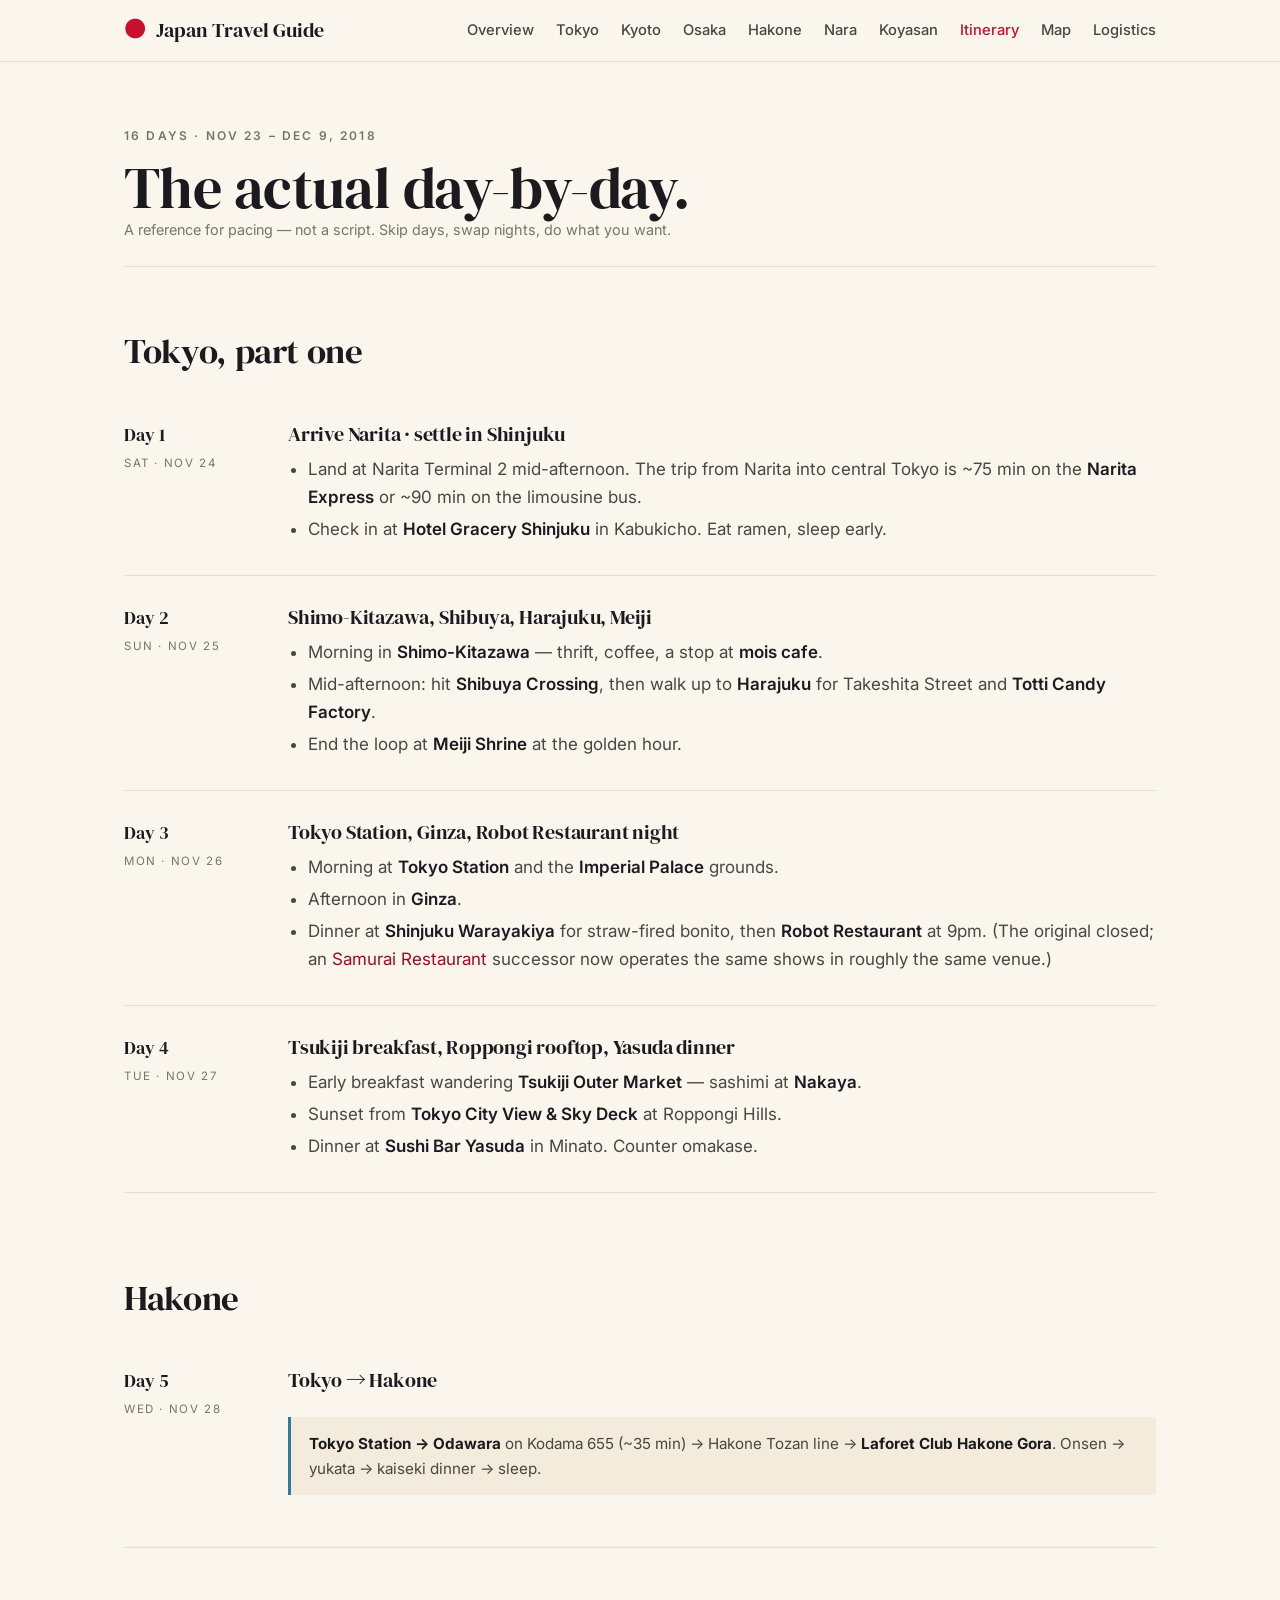
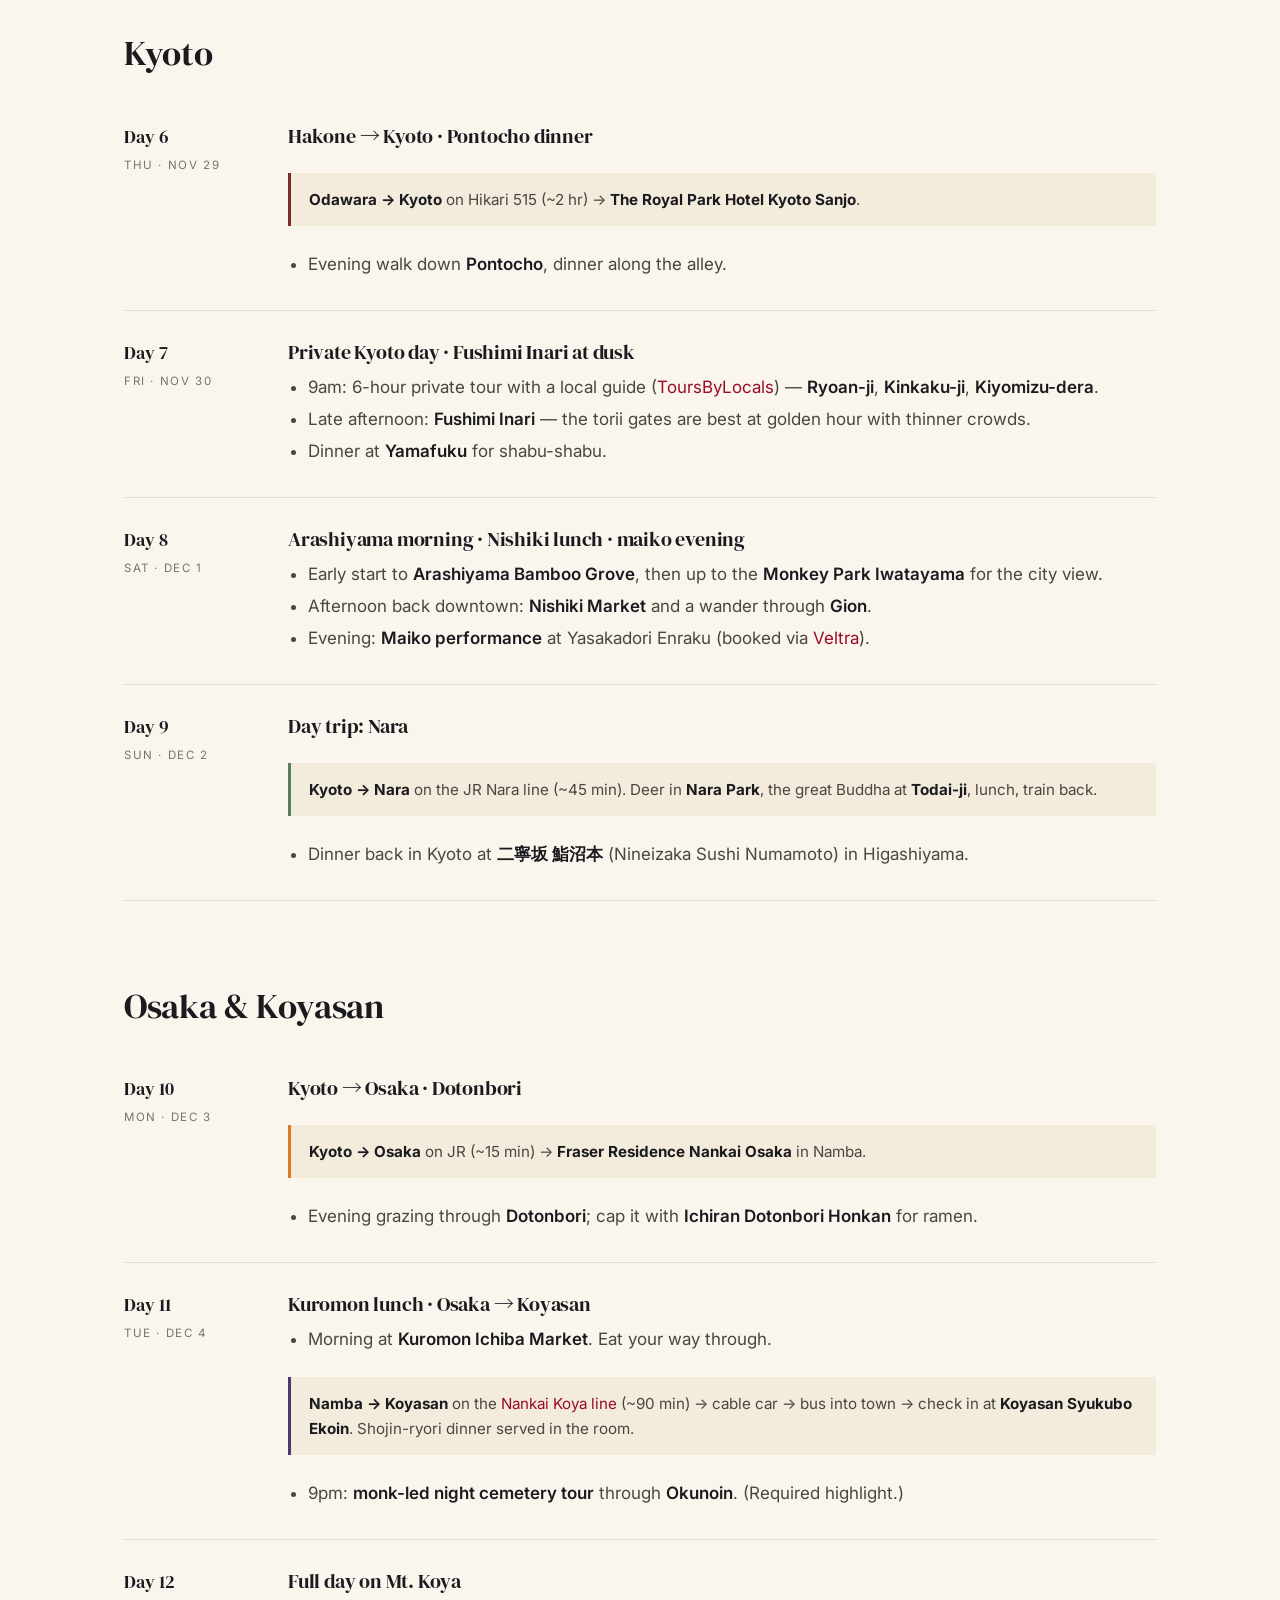
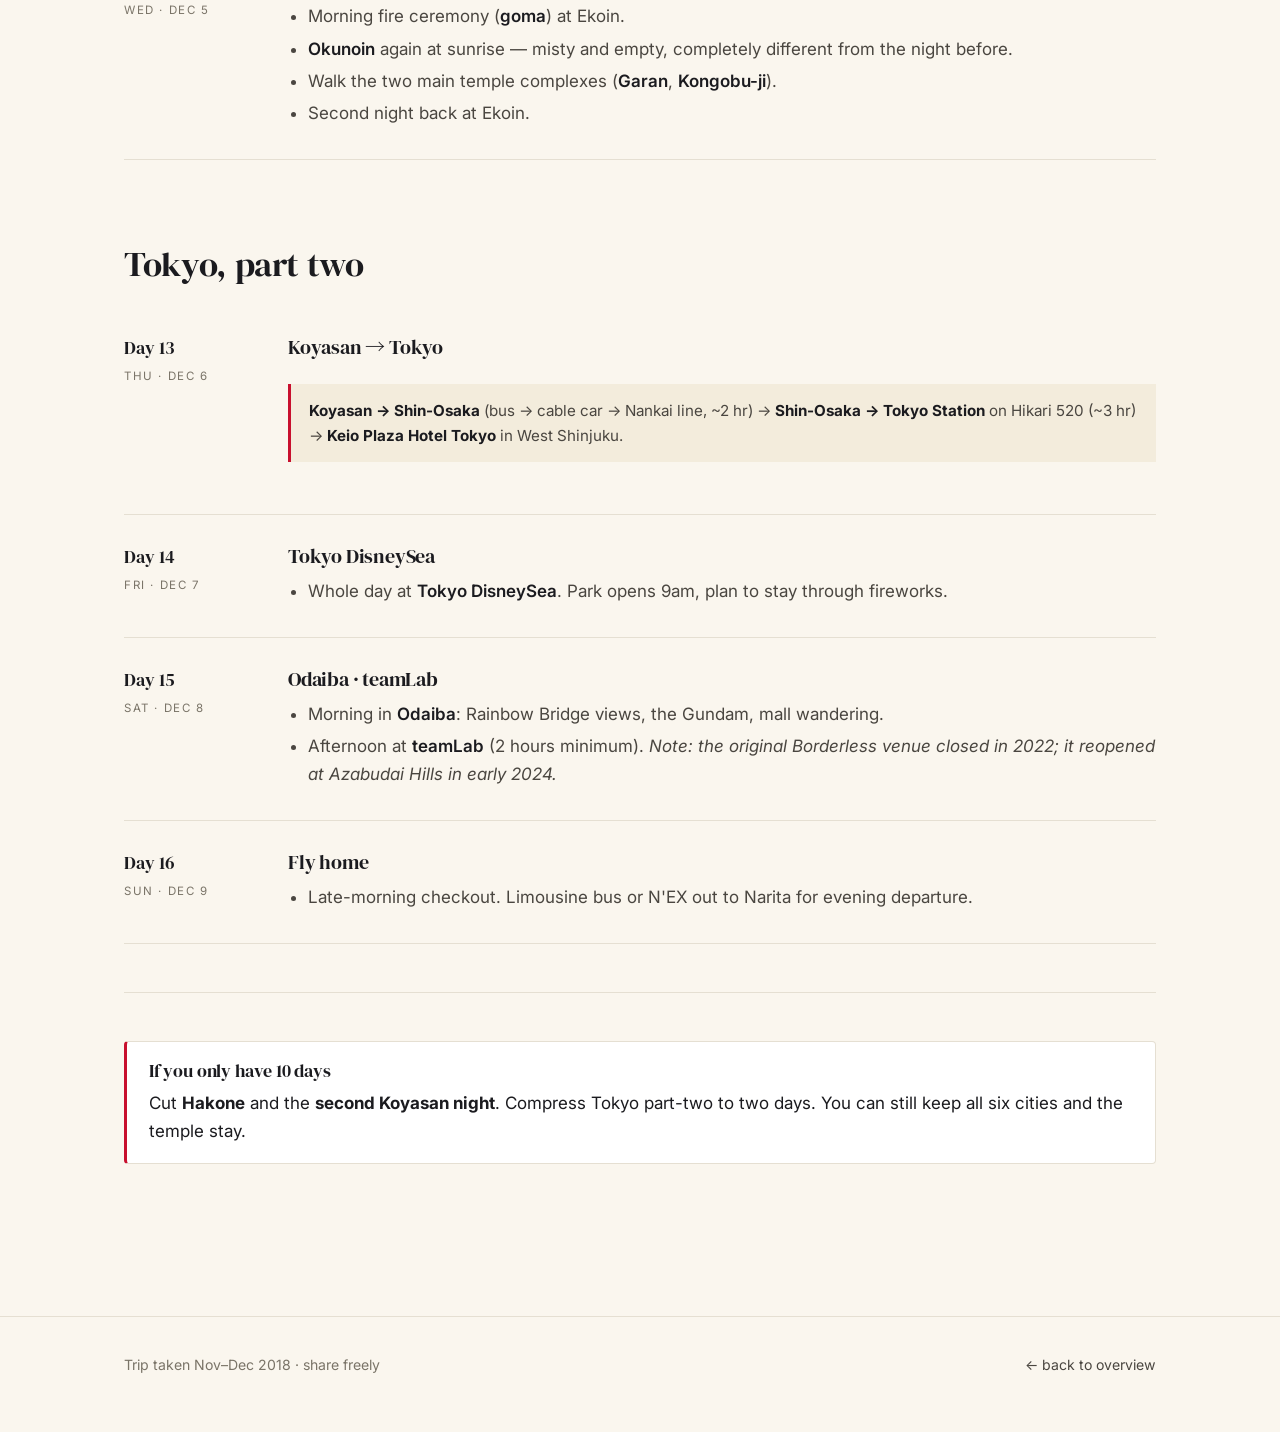
==== commit 4bfb1393: "Rename to Japan Travel Guide; simplify hero & city headers Per user request:  - Brand text in every " ====
--- a/itinerary.html
+++ b/itinerary.html
@@ -3,7 +3,7 @@
 <head>
   <meta charset="utf-8" />
   <meta name="viewport" content="width=device-width, initial-scale=1" />
-  <title>Itinerary — A Friend's Guide to Japan</title>
+  <title>Itinerary — Japan Travel Guide</title>
   <link rel="preconnect" href="https://fonts.googleapis.com">
   <link rel="preconnect" href="https://fonts.gstatic.com" crossorigin>
   <link rel="stylesheet" href="https://fonts.googleapis.com/css2?family=DM+Serif+Display&family=Inter:wght@400;500;600&family=Noto+Serif+JP:wght@400;500&display=swap">
@@ -13,7 +13,7 @@
 <body>
   <header class="site-header">
     <nav class="nav">
-      <a class="brand" href="./"><span class="mark">●</span> Japan, a friend's guide</a>
+      <a class="brand" href="./"><span class="mark">●</span> Japan Travel Guide</a>
       <div class="nav-links">
         <a href="./">Overview</a>
         <a href="cities/tokyo.html">Tokyo</a>
@@ -73,7 +73,7 @@
             <ul>
               <li>Morning at <b>Tokyo Station</b> and the <b>Imperial Palace</b> grounds.</li>
               <li>Afternoon in <b>Ginza</b>.</li>
-              <li>Dinner at <a href="https://www.google.com/maps/search/?api=1&amp;query=Shinjuku+Warayakiya" target="_blank" rel="noopener"><b>Shinjuku Warayakiya</b></a> for straw-fired bonito, then <b>Robot Restaurant</b> at 9pm. (The original closed; an <a href="https://samurai-restaurant.com/" target="_blank" rel="noopener">Samurai Restaurant</a> successor now operates the same shows in roughly the same venue.)</li>
+              <li>Dinner at <a href="https://www.google.com/maps/search/?api=1&amp;query=Shinjuku+Warayakiya" target="_blank" rel="noopener"><b>Shinjuku Warayakiya</b></a> for straw-fired bonito, then <b>Robot Restaurant</b> at 9pm. (The original closed; an <a href="https://samurai-restaurant.tokyo/" target="_blank" rel="noopener">Samurai Restaurant</a> successor now operates the same shows in roughly the same venue.)</li>
             </ul>
           </div>
         </div>
--- a/assets/css/style.css
+++ b/assets/css/style.css
@@ -110,7 +110,7 @@
 
 /* ---------- hero (home) ---------- */
 .hero {
-  padding: 88px 0 56px;
+  padding: 56px 0 40px;
   border-bottom: 1px solid var(--rule);
   position: relative;
   overflow: hidden;
@@ -123,14 +123,7 @@
   background: radial-gradient(circle, rgba(200,16,46,0.10), rgba(200,16,46,0) 70%);
   pointer-events: none;
 }
-.hero h1 { max-width: 16ch; }
-.hero .lede { margin-top: 12px; }
-.hero-stats {
-  display: grid; grid-template-columns: repeat(auto-fit, minmax(140px, 1fr));
-  gap: 24px; margin-top: 48px; max-width: 740px;
-}
-.stat .num { font-family: var(--serif); font-size: 2.4rem; color: var(--ink); line-height: 1; }
-.stat .lbl { font-size: 0.8rem; text-transform: uppercase; letter-spacing: 0.14em; color: var(--ink-3); margin-top: 6px; }
+.hero h1 { margin: 0; }
 
 /* ---------- city cards ---------- */
 .city-grid {
@@ -204,7 +197,7 @@
   padding: 22px 0;
   border-bottom: 1px solid var(--rule);
   display: grid;
-  grid-template-columns: 96px 1fr;
+  grid-template-columns: 124px 1fr;
   gap: 24px;
 }
 .place:last-child { border-bottom: 0; }
@@ -222,6 +215,7 @@
   border: 1px solid var(--rule);
   background: #fff;
   color: var(--ink-2);
+  white-space: nowrap;
 }
 .place .body h3 { margin: 0 0 6px; font-family: var(--serif); font-size: 1.3rem; }
 .place .body p  { margin: 0; color: var(--ink-2); }
@@ -301,6 +295,32 @@
   border: 1px solid var(--rule);
   border-radius: 6px;
   background: #eee;
+}
+
+/* ---------- per-city map (on city pages) ---------- */
+.city-map-wrap {
+  margin: 24px 0 8px;
+  position: relative;
+  z-index: 1;
+}
+#city-map {
+  height: 380px;
+  border: 1px solid var(--rule);
+  border-radius: 6px;
+  background: #eee;
+}
+.city-map-caption {
+  display: flex;
+  justify-content: space-between;
+  align-items: baseline;
+  gap: 12px;
+  flex-wrap: wrap;
+  margin-top: 10px;
+  font-size: 0.85rem;
+  color: var(--ink-3);
+}
+@media (max-width: 600px) {
+  #city-map { height: 300px; }
 }
 .legend {
   display: flex; flex-wrap: wrap; gap: 14px; margin: 20px 0;
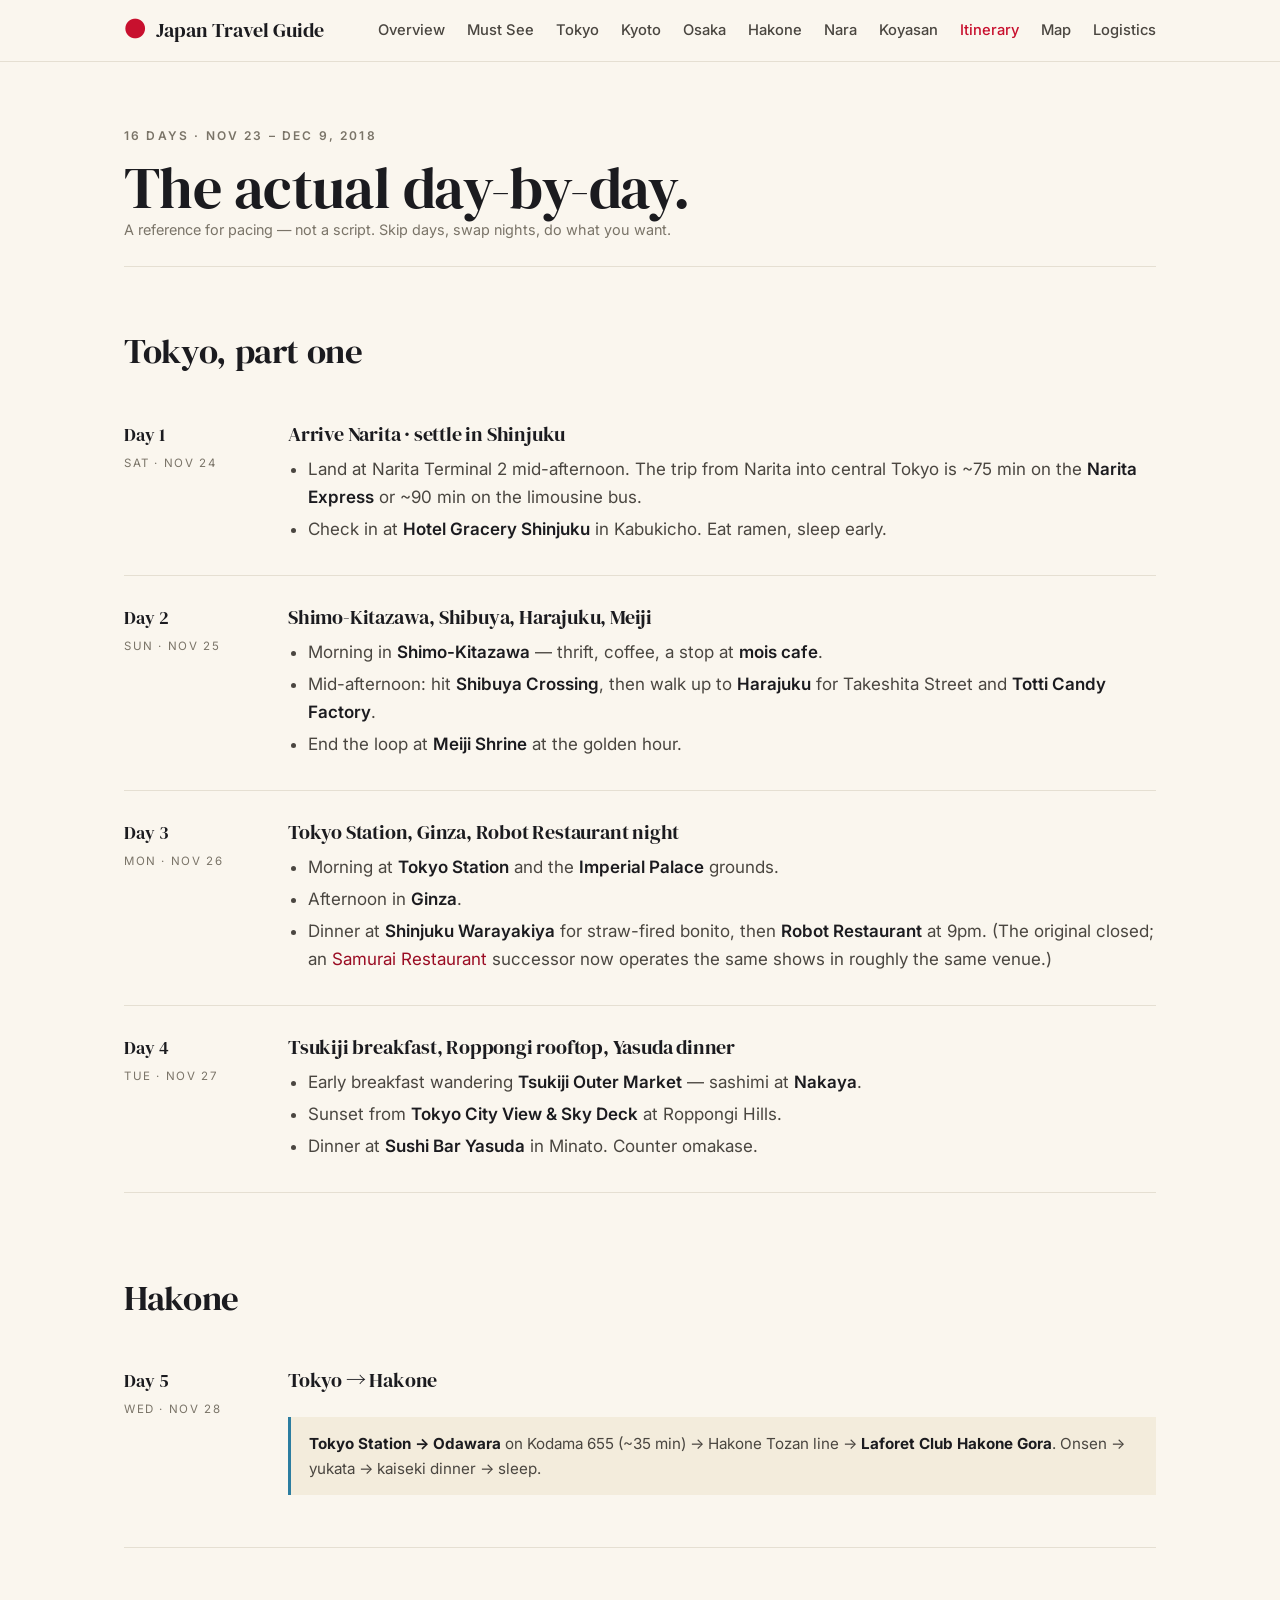
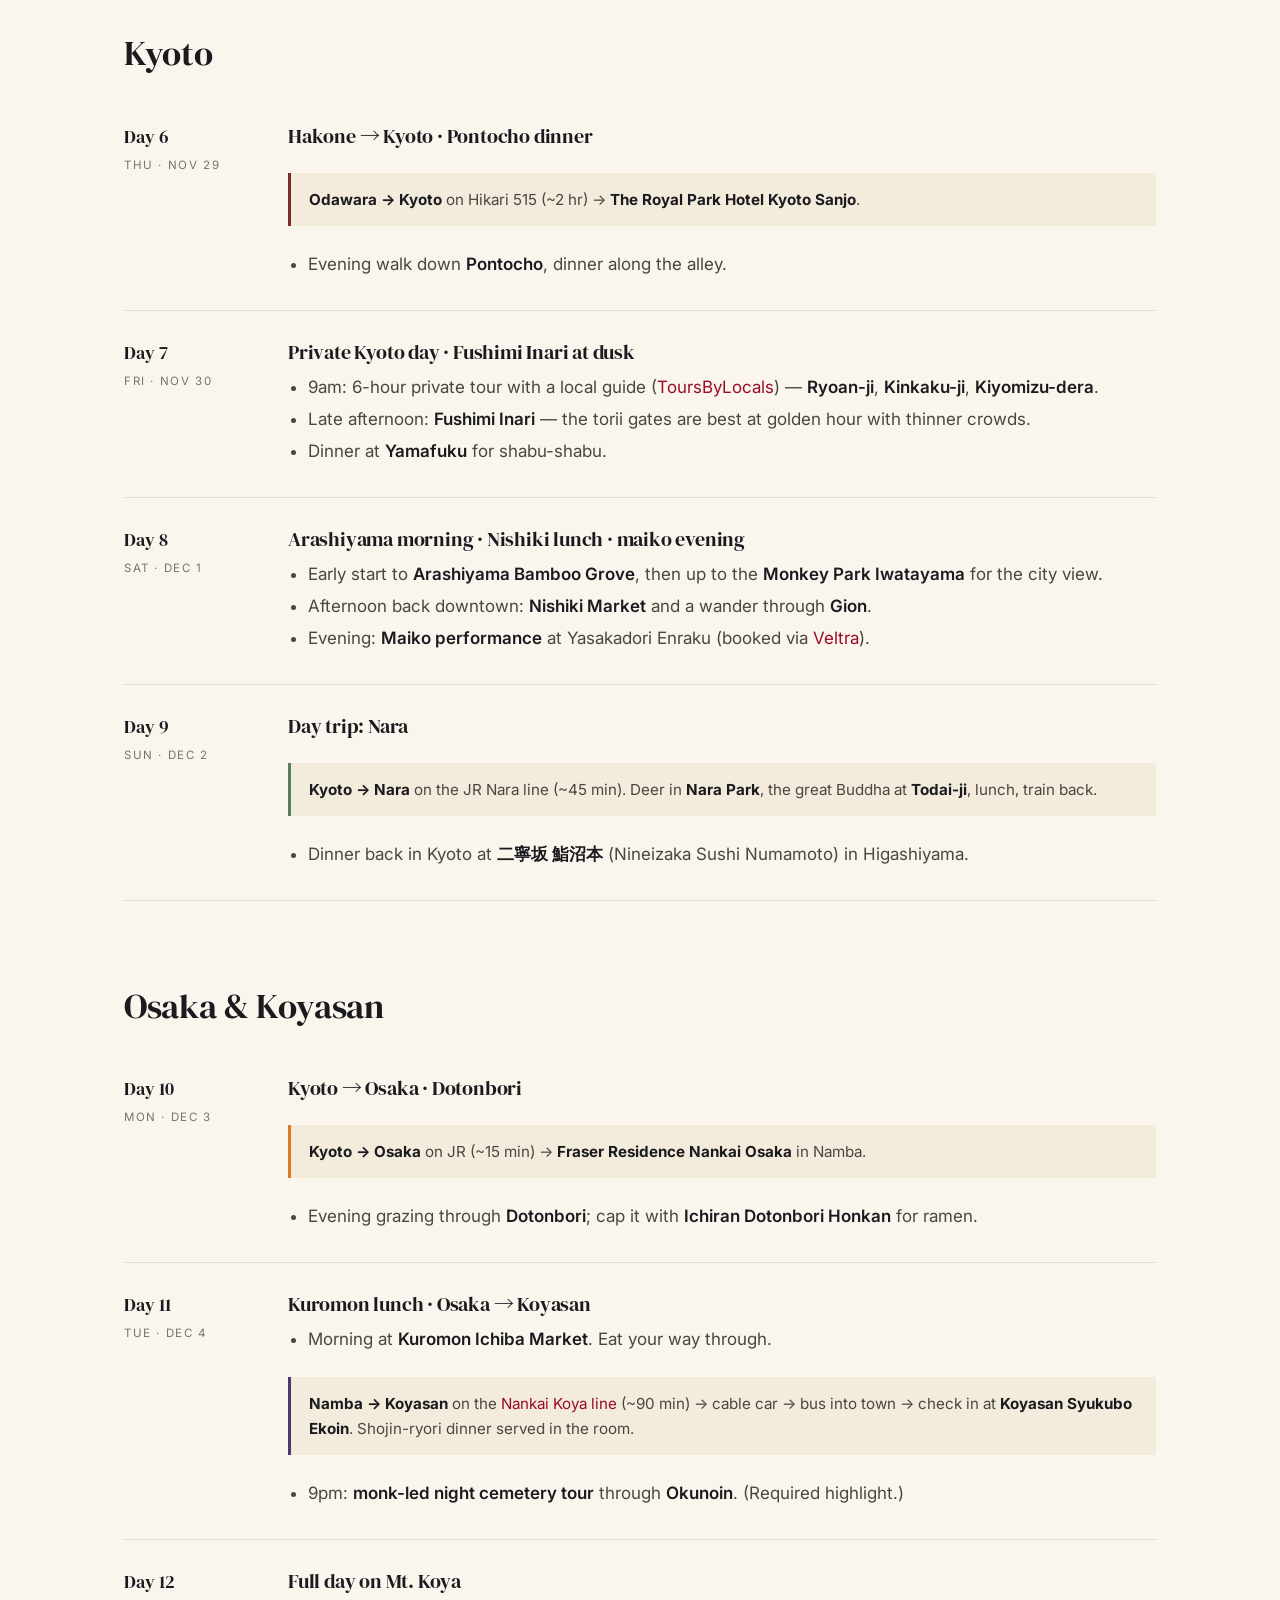
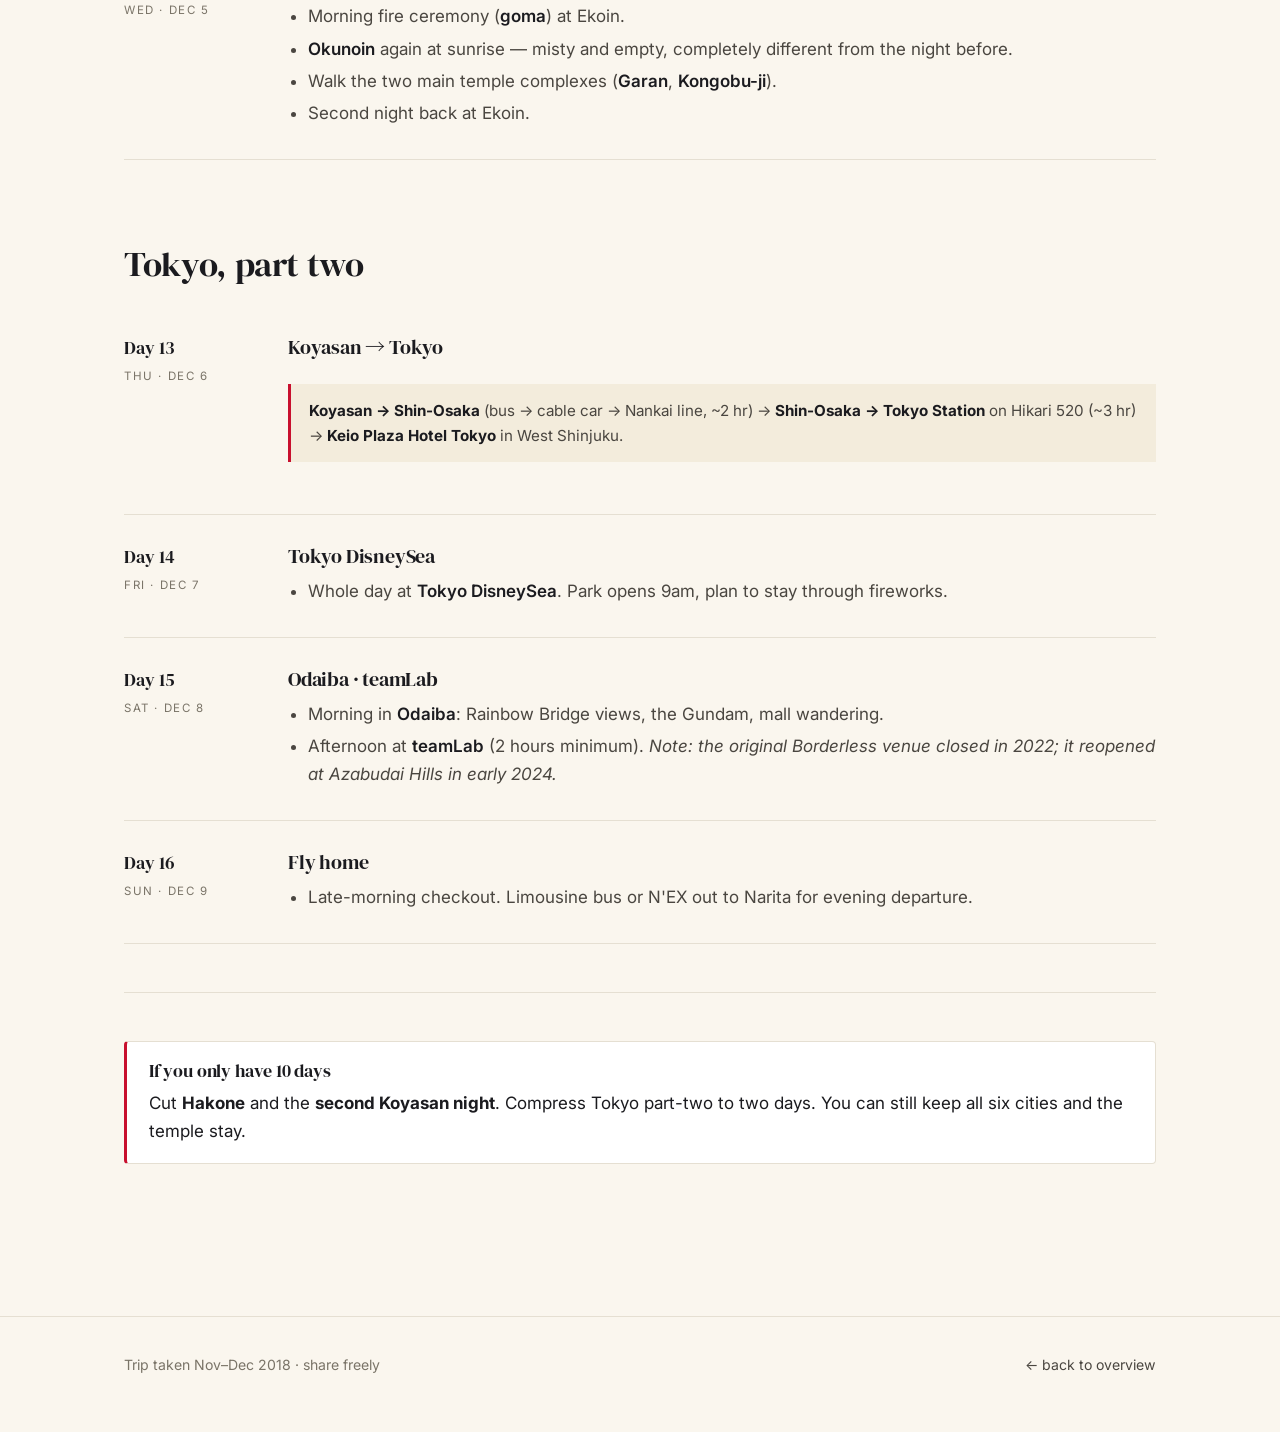
==== commit 72d87239: "Add 'Must See' section on overview + dedicated tab 10 highest-priority items pulled out as a shortli" ====
--- a/itinerary.html
+++ b/itinerary.html
@@ -16,6 +16,7 @@
       <a class="brand" href="./"><span class="mark">●</span> Japan Travel Guide</a>
       <div class="nav-links">
         <a href="./">Overview</a>
+        <a href="must-see.html">Must See</a>
         <a href="cities/tokyo.html">Tokyo</a>
         <a href="cities/kyoto.html">Kyoto</a>
         <a href="cities/osaka.html">Osaka</a>
@@ -226,7 +227,7 @@
             <h3>Odaiba · teamLab</h3>
             <ul>
               <li>Morning in <a href="https://www.google.com/maps/search/?api=1&amp;query=Odaiba+Tokyo" target="_blank" rel="noopener"><b>Odaiba</b></a>: Rainbow Bridge views, the Gundam, mall wandering.</li>
-              <li>Afternoon at <a href="https://www.teamlab.art/e/azabudai/" target="_blank" rel="noopener"><b>teamLab</b></a> (2 hours minimum). <i>Note: the original Borderless venue closed in 2022; it reopened at Azabudai Hills in early 2024.</i></li>
+              <li>Afternoon at <a href="https://www.teamlab.art/e/tokyo/" target="_blank" rel="noopener"><b>teamLab</b></a> (2 hours minimum). <i>Note: the original Borderless venue closed in 2022; it reopened at Azabudai Hills in early 2024.</i></li>
             </ul>
           </div>
         </div>
--- a/assets/css/style.css
+++ b/assets/css/style.css
@@ -125,6 +125,71 @@
 }
 .hero h1 { margin: 0; }
 
+/* ---------- must-see grid (overview) ---------- */
+.section-head {
+  display: flex;
+  justify-content: space-between;
+  align-items: baseline;
+  gap: 16px;
+  flex-wrap: wrap;
+}
+.section-head h2 { margin: 8px 0 0; }
+.section-head-link {
+  font-size: 0.85rem;
+  text-transform: uppercase;
+  letter-spacing: 0.14em;
+  color: var(--ink-3);
+  font-weight: 500;
+  white-space: nowrap;
+}
+.section-head-link:hover { color: var(--vermillion); text-decoration: none; }
+
+.must-see-grid {
+  display: grid;
+  grid-template-columns: repeat(auto-fit, minmax(280px, 1fr));
+  gap: 12px;
+}
+.must-card {
+  background: #fff;
+  border: 1px solid var(--rule);
+  border-radius: 6px;
+  padding: 16px 18px 16px 22px;
+  color: inherit;
+  display: block;
+  position: relative;
+  overflow: hidden;
+  transition: transform 0.15s ease, box-shadow 0.15s ease, border-color 0.15s ease;
+}
+.must-card:hover {
+  transform: translateY(-2px);
+  box-shadow: var(--shadow-card);
+  border-color: var(--ink-3);
+  text-decoration: none;
+}
+.must-card .accent {
+  position: absolute; left: 0; top: 0; bottom: 0; width: 4px;
+  background: var(--accent, var(--vermillion));
+}
+.must-card .must-city {
+  font-size: 0.7rem;
+  text-transform: uppercase;
+  letter-spacing: 0.16em;
+  color: var(--accent, var(--ink-3));
+  font-weight: 600;
+}
+.must-card .must-name {
+  font-family: var(--serif);
+  font-size: 1.15rem;
+  line-height: 1.25;
+  margin: 4px 0 4px;
+  color: var(--ink);
+}
+.must-card .must-blurb {
+  font-size: 0.85rem;
+  color: var(--ink-2);
+  line-height: 1.45;
+}
+
 /* ---------- city cards ---------- */
 .city-grid {
   display: grid;
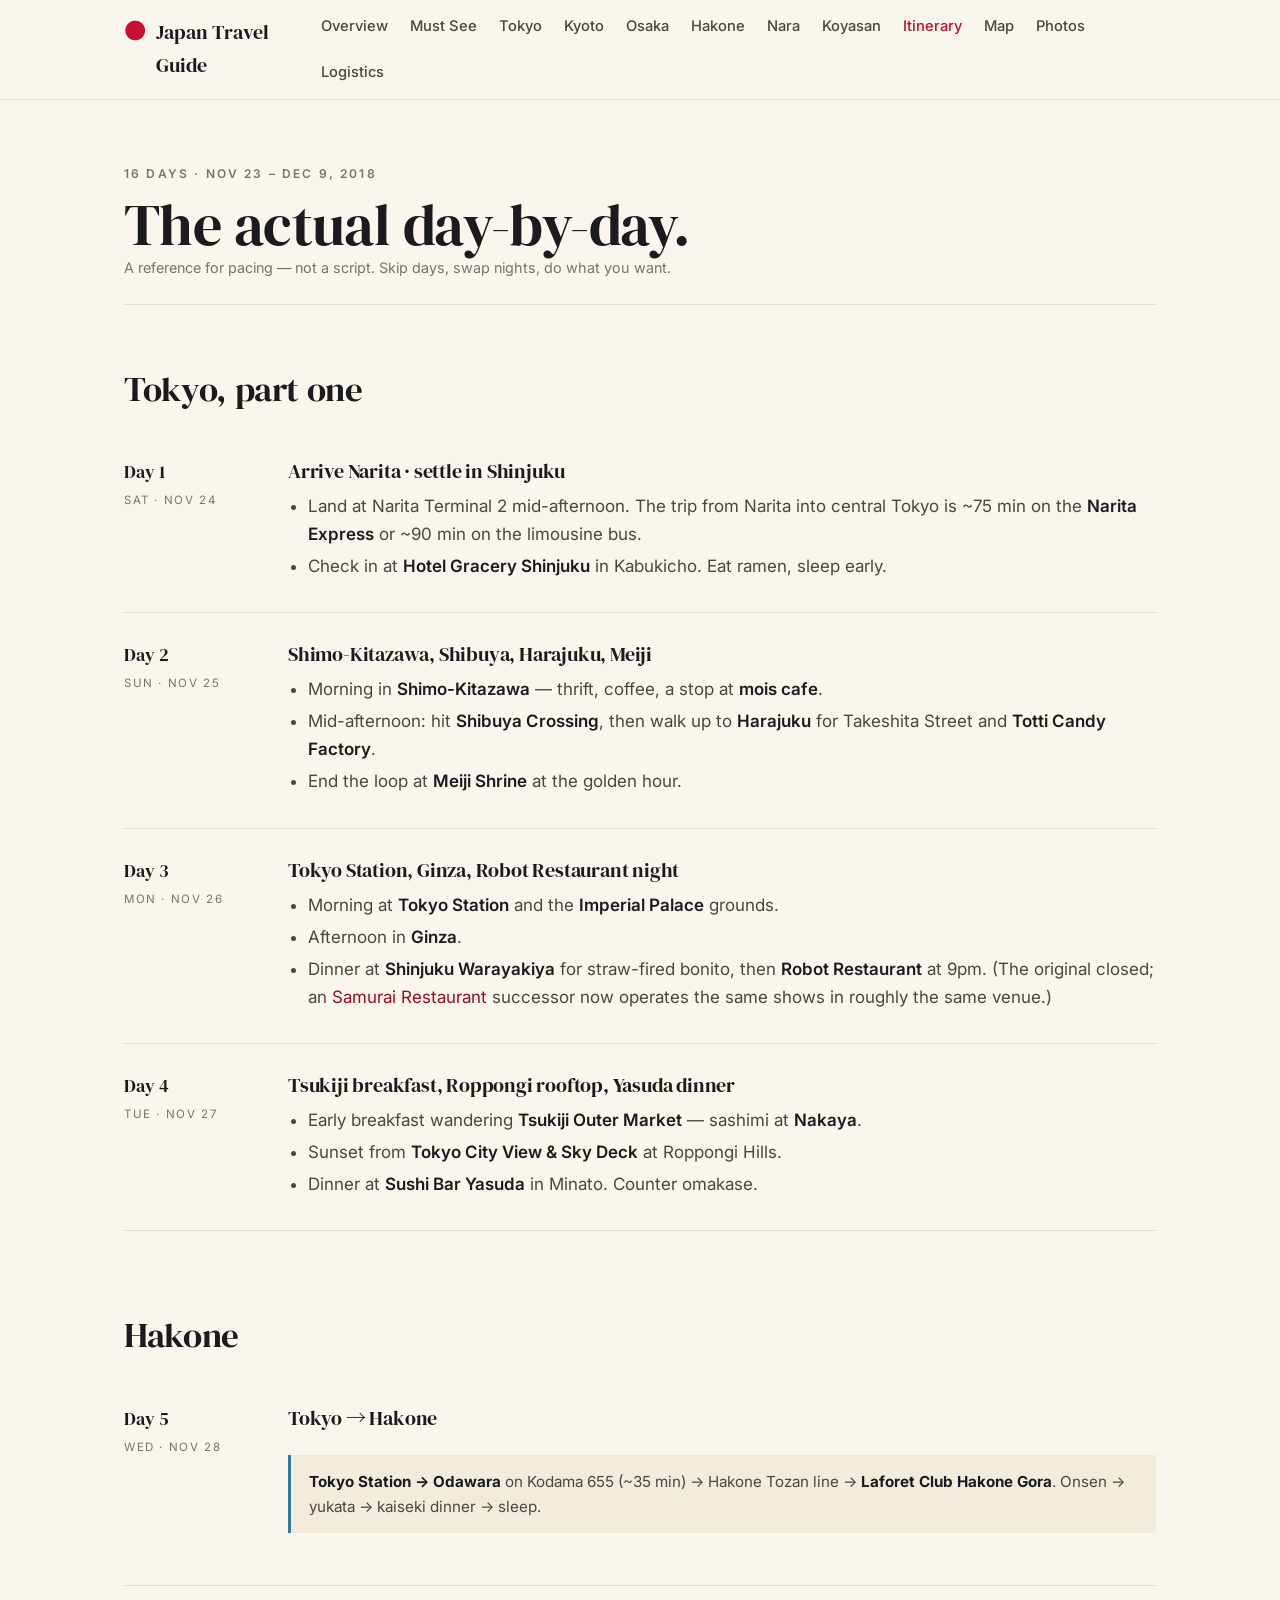
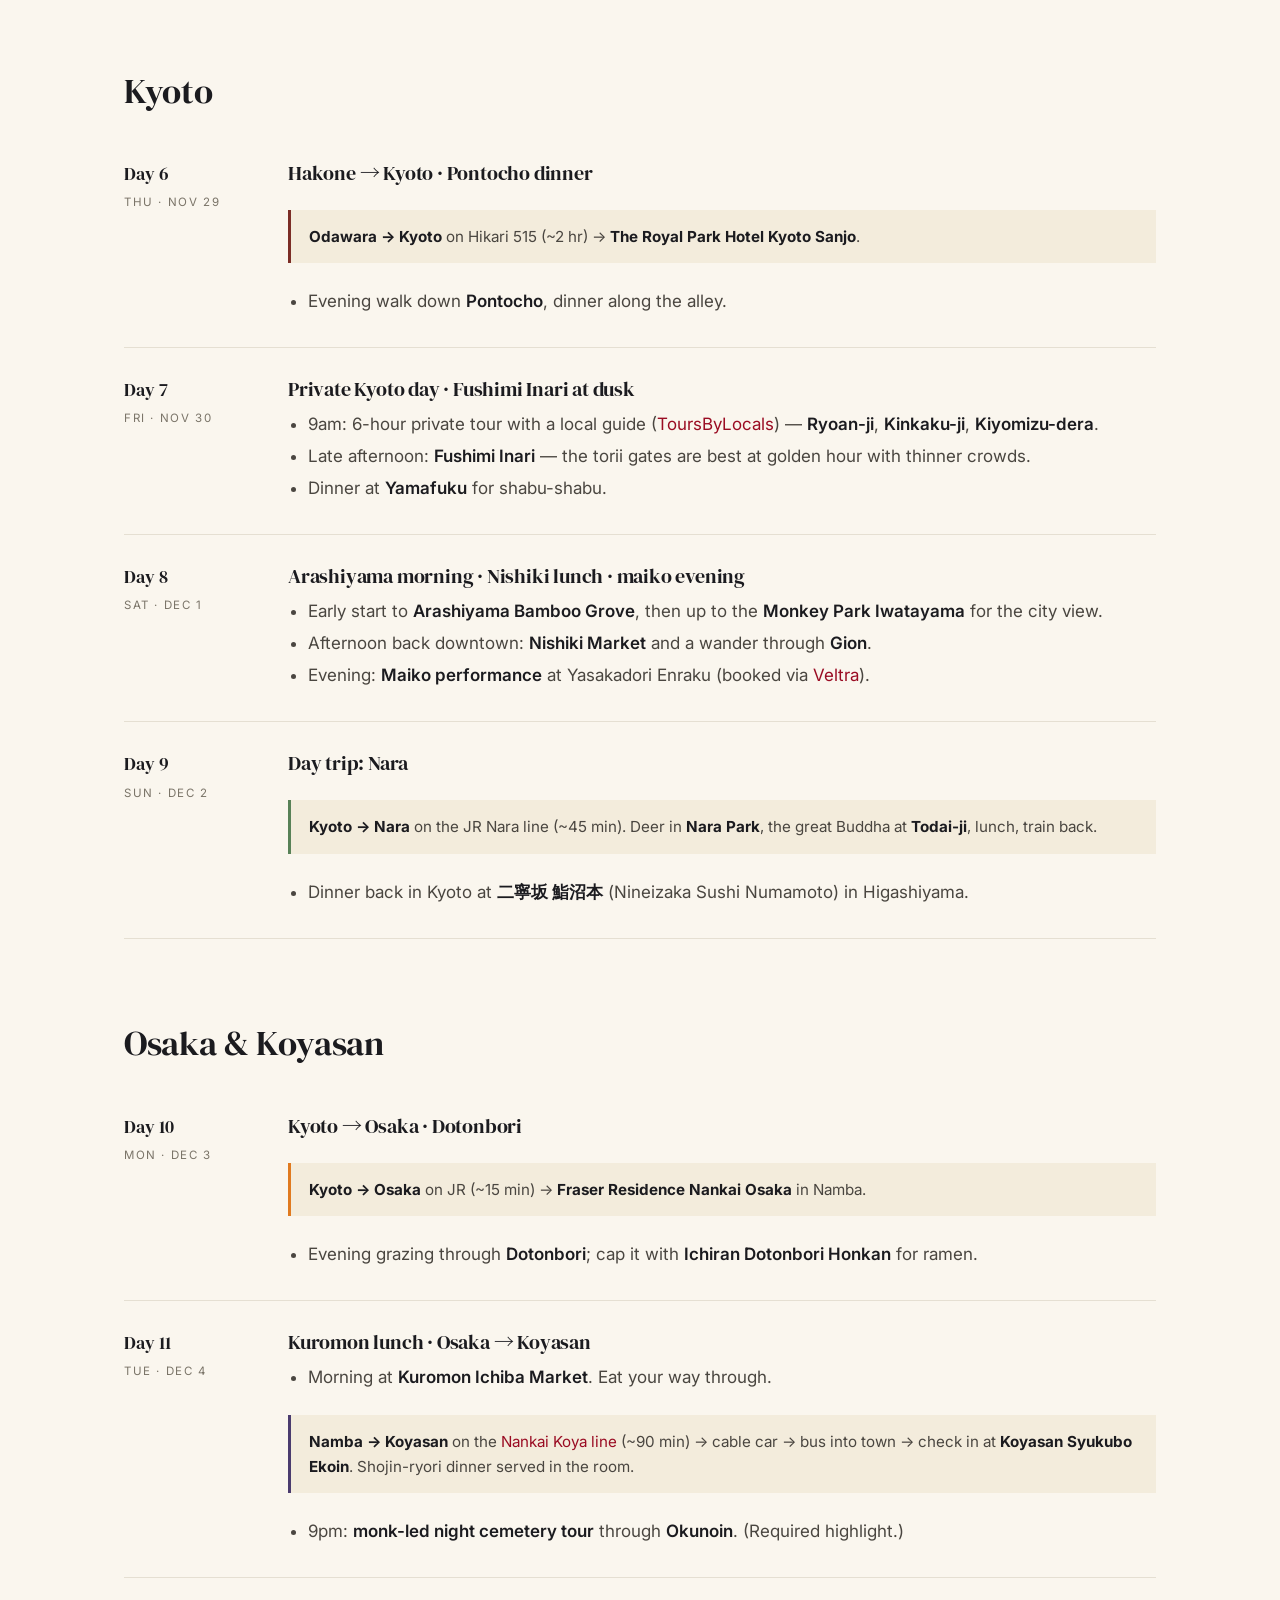
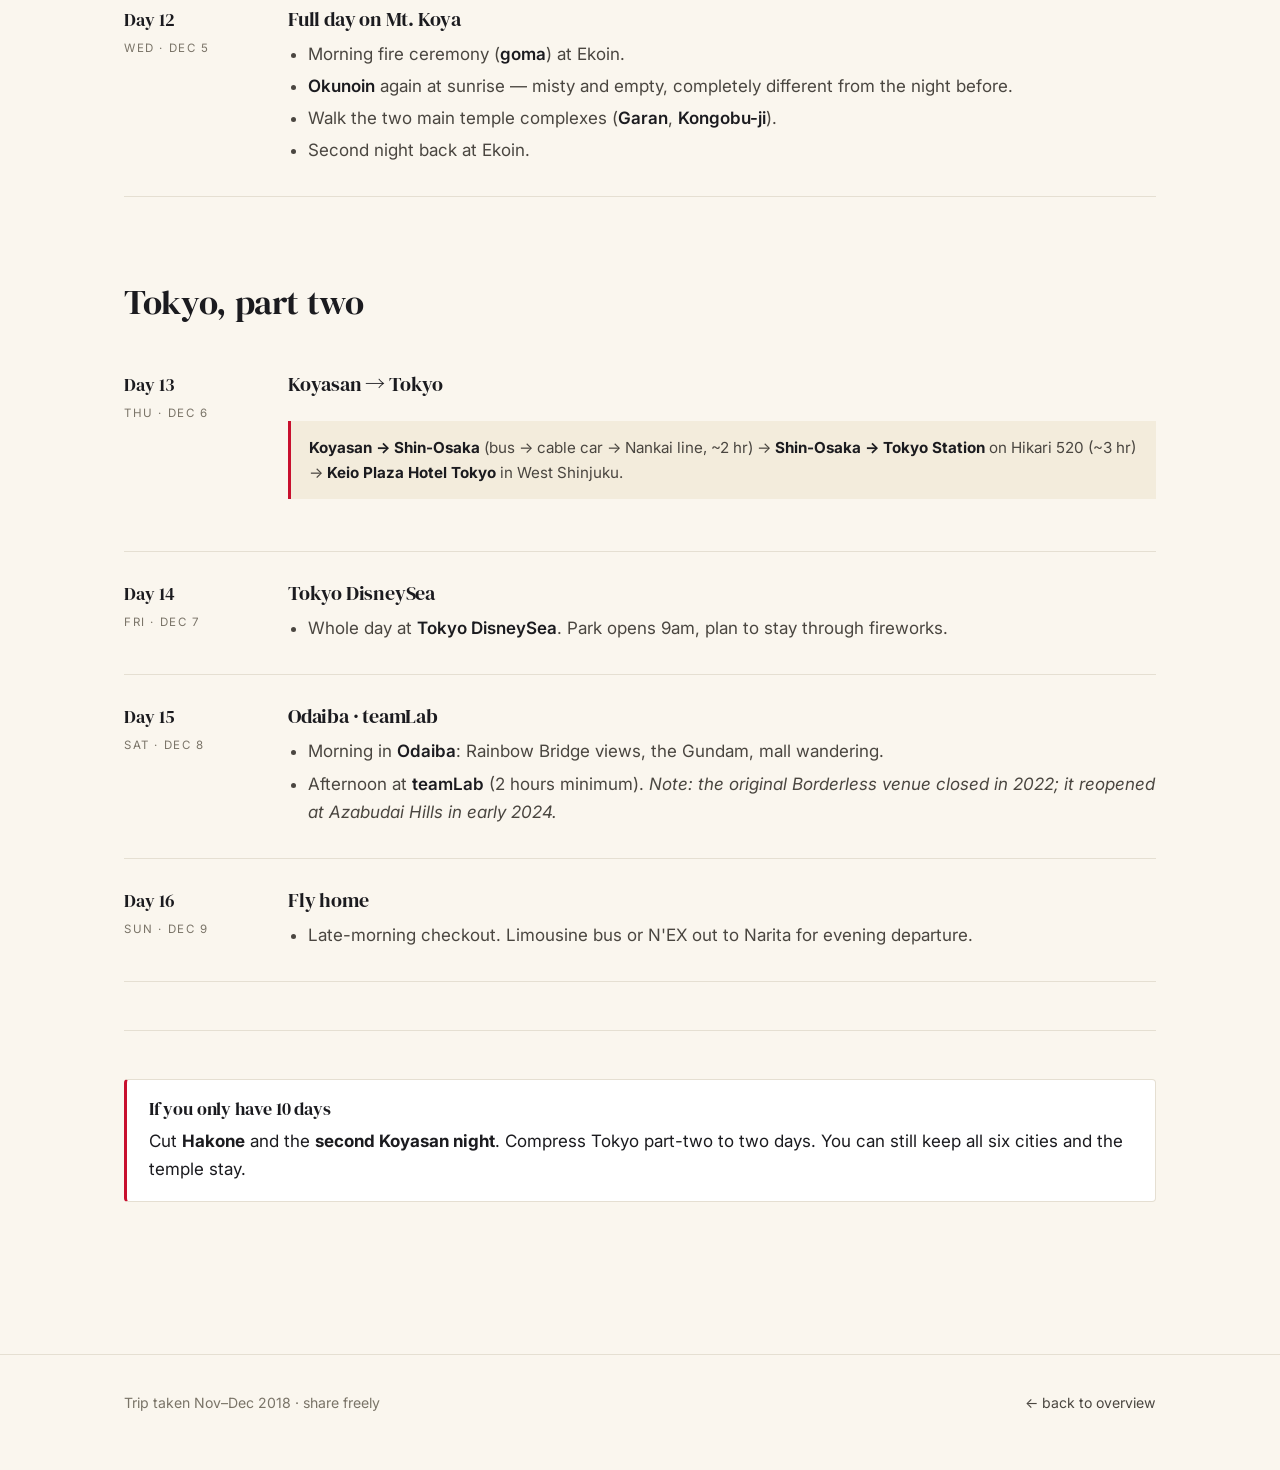
==== commit a8fce016: "Add standalone Photos tab Adds photos.html — one page that gathers all 30 photos from the Japan gall" ====
--- a/itinerary.html
+++ b/itinerary.html
@@ -25,6 +25,7 @@
         <a href="cities/koyasan.html">Koyasan</a>
         <a href="itinerary.html" class="active">Itinerary</a>
         <a href="map.html">Map</a>
+        <a href="photos.html">Photos</a>
         <a href="logistics.html">Logistics</a>
       </div>
     </nav>
--- a/assets/css/style.css
+++ b/assets/css/style.css
@@ -473,6 +473,92 @@
 }
 .site-footer a { color: var(--ink-2); }
 
+/* ---------- photo gallery ---------- */
+.section-photos {
+  background: var(--bg-alt);
+  border-top: 1px solid var(--rule);
+  border-bottom: 1px solid var(--rule);
+  padding: 48px 0 56px;
+  margin-top: 24px;
+}
+.section-photos .section-head {
+  margin-bottom: 24px;
+}
+.section-photos .photo-credit {
+  margin: 6px 0 0;
+  font-size: 0.9rem;
+  color: var(--ink-3);
+}
+.section-photos .photo-credit a {
+  color: var(--ink-2);
+}
+.photo-grid {
+  column-count: 3;
+  column-gap: 12px;
+}
+.photo-grid a {
+  display: block;
+  margin: 0 0 12px;
+  break-inside: avoid;
+  border-radius: 4px;
+  overflow: hidden;
+  background: #fff;
+  border: 1px solid var(--rule);
+  transition: transform 0.18s ease, box-shadow 0.18s ease;
+}
+.photo-grid a:hover {
+  transform: translateY(-2px);
+  box-shadow: var(--shadow-card);
+  text-decoration: none;
+}
+.photo-grid img {
+  width: 100%;
+  height: auto;
+  display: block;
+}
+.photos-elsewhere {
+  background: var(--bg-alt);
+  border-top: 1px solid var(--rule);
+  border-bottom: 1px solid var(--rule);
+  padding: 32px 0;
+  margin-top: 24px;
+  color: var(--ink-2);
+  font-size: 0.95rem;
+}
+.section-photos-page {
+  padding: 40px 0 48px;
+  border-top: 1px solid var(--rule);
+}
+.section-photos-page:first-of-type { border-top: 0; padding-top: 16px; }
+.section-photos-page .section-head {
+  border-left: 3px solid var(--accent, var(--vermillion));
+  padding-left: 14px;
+  margin-bottom: 20px;
+}
+.section-photos-page .section-head h2 {
+  margin: 4px 0 4px;
+  font-size: 1.8rem;
+}
+.section-photos-page .photo-credit {
+  margin: 4px 0 0;
+  font-size: 0.85rem;
+  color: var(--ink-3);
+}
+.section-photos-page .photo-credit a { color: var(--ink-2); }
+.photos-jump {
+  margin: -8px 0 24px;
+  font-size: 0.92rem;
+  color: var(--ink-3);
+}
+.photos-jump a {
+  color: var(--ink-2);
+  text-decoration: none;
+  border-bottom: 1px dotted var(--rule);
+}
+.photos-jump a:hover { color: var(--vermillion); border-bottom-color: var(--vermillion); }
+@media (max-width: 900px) { .photo-grid { column-count: 2; } }
+@media (max-width: 520px) { .photo-grid { column-count: 1; } }
+
 /* ---------- utility ---------- */
 .row { display: flex; gap: 24px; flex-wrap: wrap; }
 .row > * { flex: 1 1 320px; }
